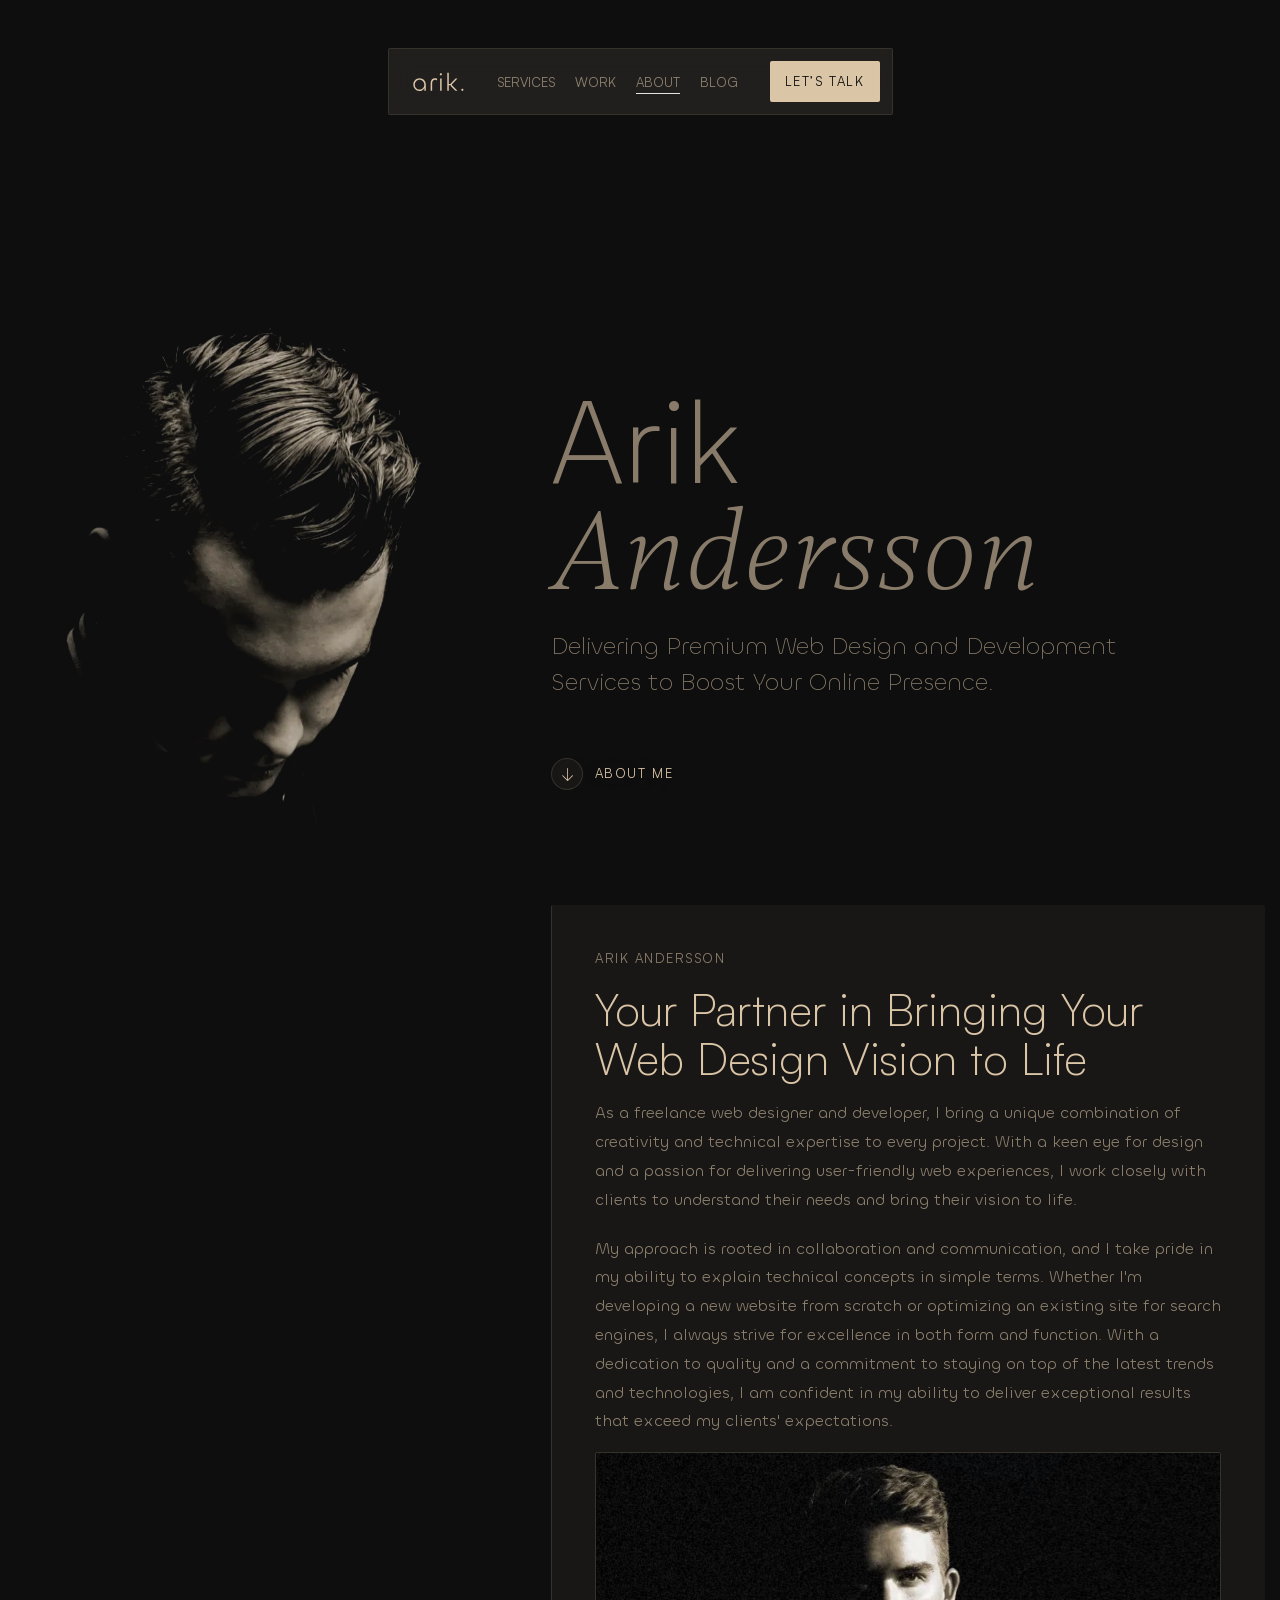
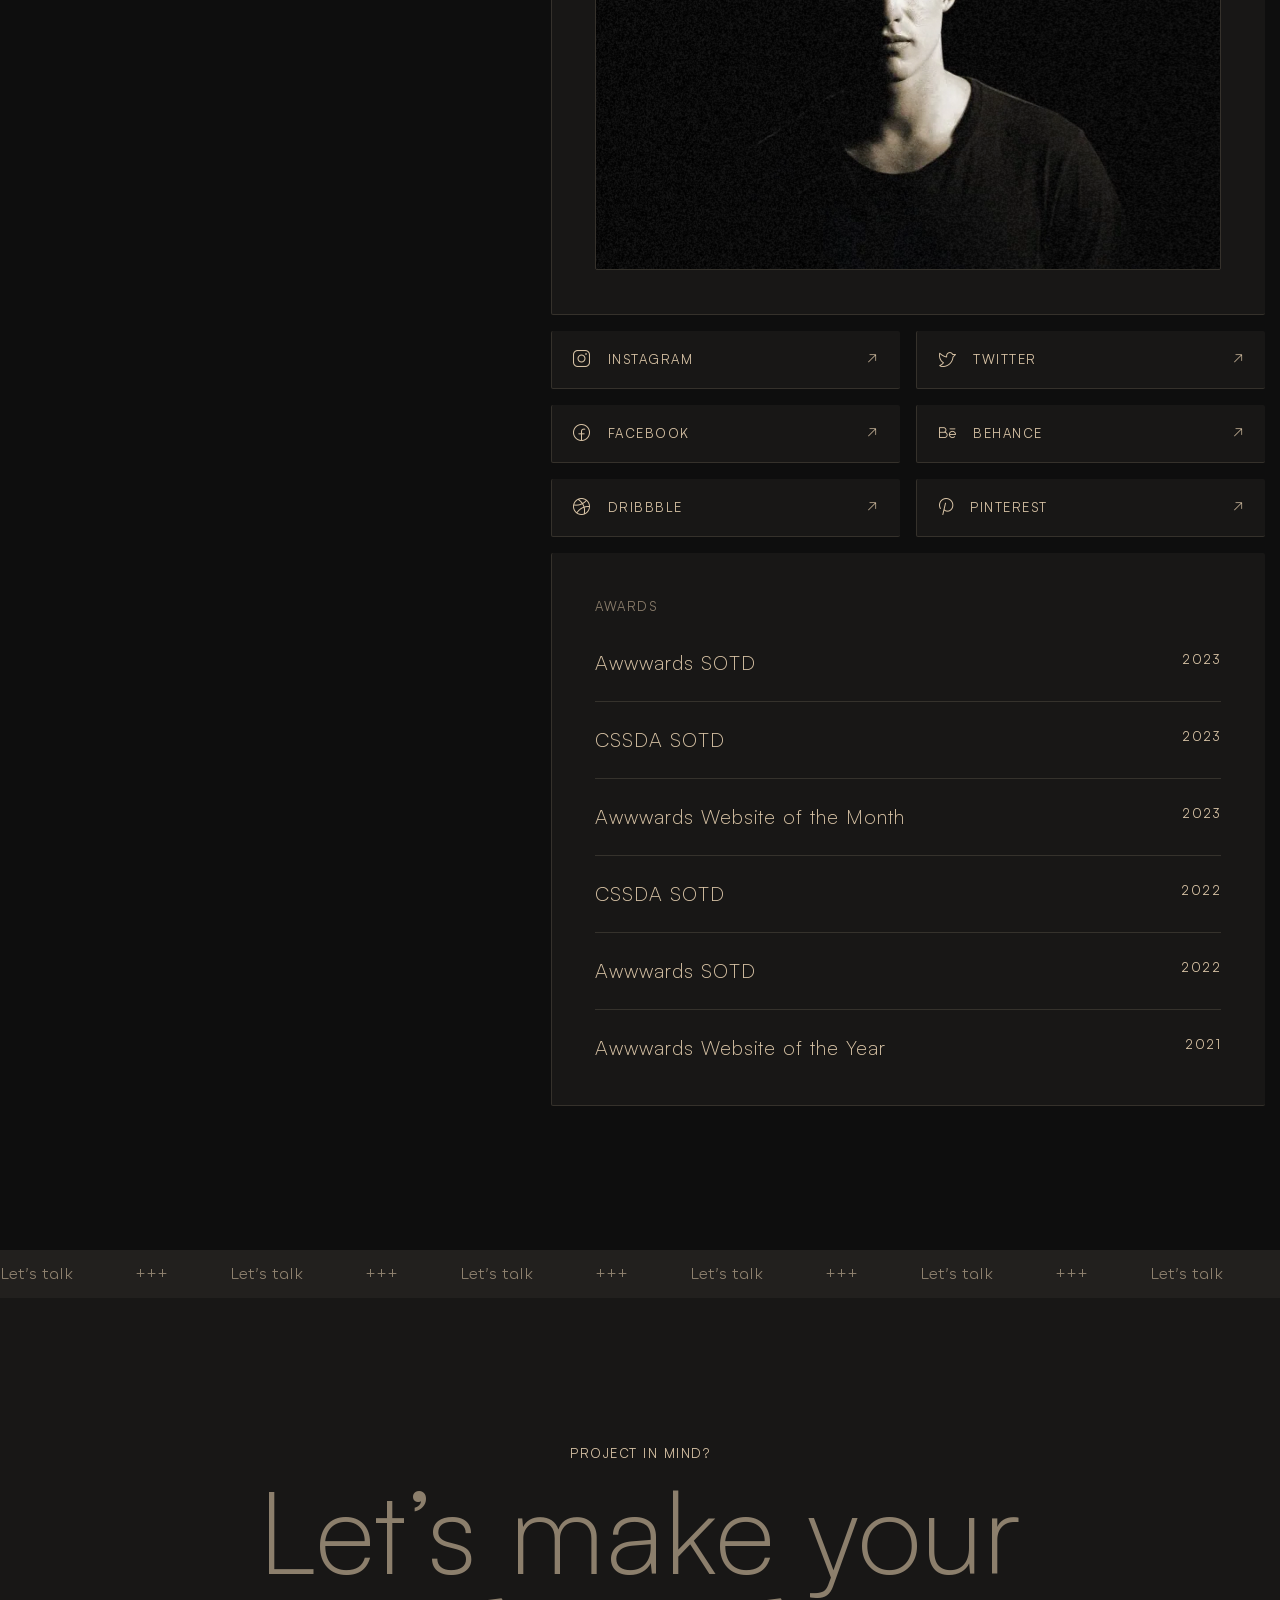
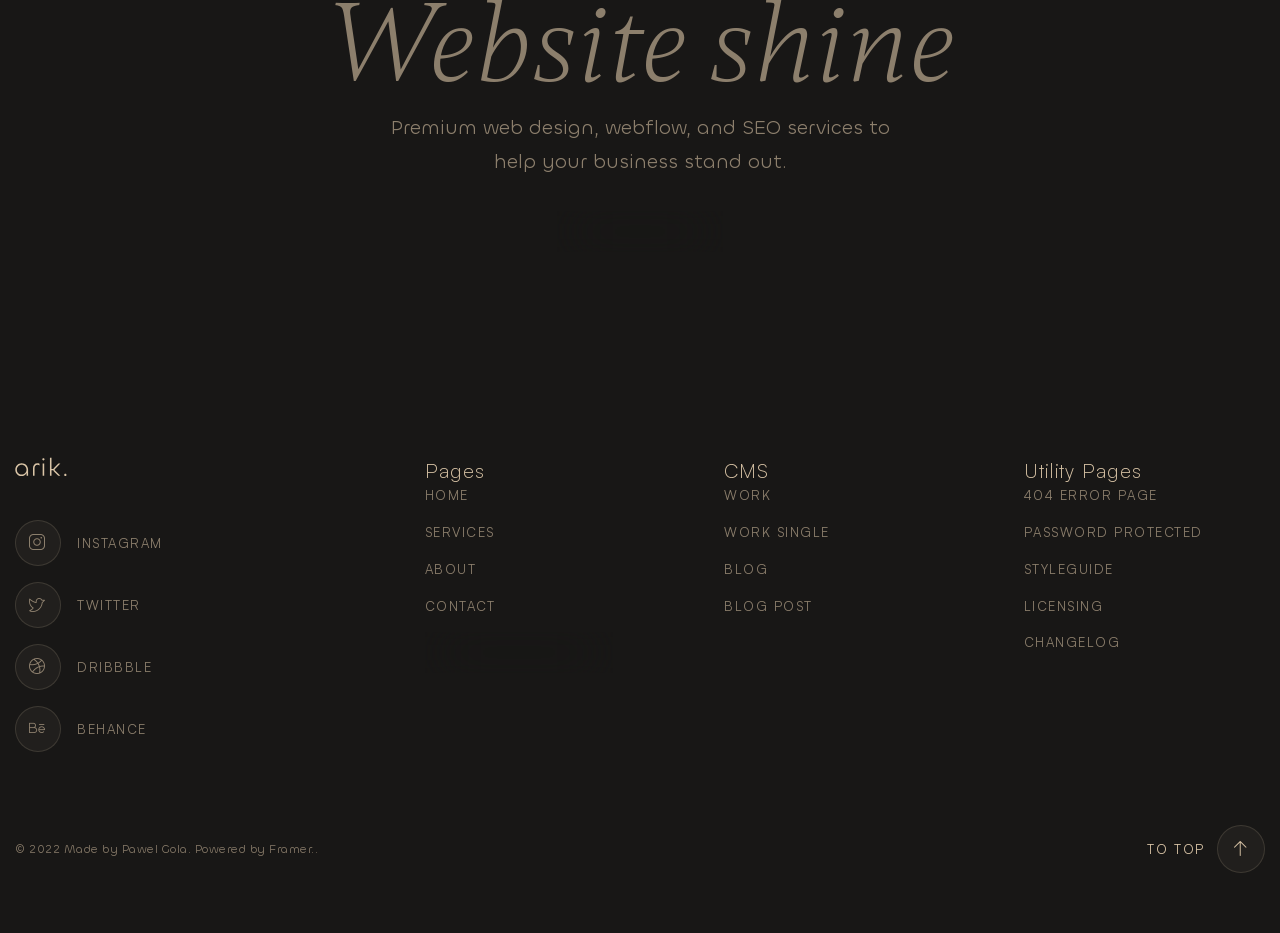
==== about.html @ 06b52d42 "Updates" ====
<!doctype html>
<html lang="en">
	<head>
		<meta charset="UTF-8">
		<meta name="viewport" content="width=device-width, initial-scale=1.0">
		<link rel="preload" href="./assets/fonts/Satoshi-Regular.woff2" as="font" type="font/woff2" crossorigin="anonymous">
		<link rel="preload" href="./assets/fonts/Satoshi-Light.woff2" as="font" type="font/woff2" crossorigin="anonymous">
		<link rel="preload" href="./assets/fonts/Gambetta-LightItalic.woff2" as="font" type="font/woff2" crossorigin="anonymous">
		<link rel="preload" href="./assets/fonts/Chillax-Regular.woff2" as="font" type="font/woff2" crossorigin="anonymous">
		<link rel="preload" href="./assets/fonts/Chillax-Light.woff2" as="font" type="font/woff2" crossorigin="anonymous">
		<link rel="shortcut icon" href="./assets/img/favicon.ico">
		<title>About</title>
		<script type="module" crossorigin="" src="./js/about.min.js?v=1792783221151"></script>
		<link rel="modulepreload" crossorigin="" href="./js/common.min.js?v=1792783221151">
		<link rel="modulepreload" crossorigin="" href="./js/main.min.js?v=1792783221151">
		<link rel="modulepreload" crossorigin="" href="./js/blockhead.min.js?v=1792783221151">
		<link rel="stylesheet" crossorigin="" href="./css/main.min.css?v=1792783221151">
		<link rel="stylesheet" crossorigin="" href="./css/blockhead.min.css?v=1792783221151">
		<link rel="stylesheet" crossorigin="" href="./css/about.min.css?v=1792783221151">
		<link rel="stylesheet" crossorigin="" href="./css/cardstyle.min.css?v=1792783221151">
		<link rel="stylesheet" crossorigin="" href="./css/socialblock.min.css?v=1792783221151">
	</head>
	<body>
		<div class="wrapper">
			<header data-fls-header="" data-fls-header-scroll="" data-fls-header-scroll-show="1000" class="header">
				<div class="header__container">
					<div class="header__body">
						<a href="@index.html" class="header__link-logo">
							<img src="./assets/img/logo.svg" alt="logo" class="header__img-logo">
						</a>
						<div class="header__menu menu">
							<nav class="menu__body">
								<ul class="menu__list">
									<li class="menu__item">
										<a href="services.html" class="menu__link">Services</a>
									</li>
									<li class="menu__item">
										<a href="work.html" class="menu__link">Work</a>
									</li>
									<li class="menu__item">
										<a href="about.html" class="menu__link menu__link--active">About</a>
									</li>
									<li class="menu__item">
										<a href="blog.html" class="menu__link">Blog</a>
									</li>
								</ul>
							</nav>
						</div>
						<!--
<fetch url="@components/layout/menu/menu.json">
<each loop='item in response'>
</each>
</fetch>
-->
						<a data-fls-button="" href="#" class="button button--light">Let’s talk</a>
						<button type="button" data-fls-menu="" class="icon-menu">
							<span></span>
						</button>
					</div>
				</div>
			</header>
			<main class="page page--about">
				<article class="about">
					<div class="about__container">
						<figure data-fls-dynamic=".about__body, 650, 1" class="about__picture">
							<picture>
								<source media="(max-width: 600px)" srcset="./assets/img/arik-600.webp" type="image/webp">
								<img data-fls-watcher="" data-fls-watcher-once="" alt="Arik" class="about__image" src="./assets/img/arik.webp">
							</picture>
						</figure>
						<div class="about__body">
							<div data-fls-watcher="" data-fls-watcher-once="" data-fls-blockhead="" class="about__blockhead blockhead blockhead--gap-16 blockhead--left">
								<h1 class="blockhead__title">
									Arik
									<span>Andersson</span>
								</h1>
								<div class="blockhead__text blockhead__text--size-24">
									<p>
										Delivering Premium Web Design and Development Services to Boost Your Online Presence.
									</p>
								</div>
							</div>
							<a data-fls-watcher="" data-fls-watcher-once="" data-fls-scrollto=".about__arik" data-fls-scrollto-top="100" data-fls-button="" href="#" class="about__button button button--text button--icon-arrow button--arrow-d">About Me</a>
							<section data-fls-watcher="" data-fls-watcher-once="" data-fls-cardstyle="" class="about__arik arik-about">
								<div class="arik-about__subtitle">Arik Andersson</div>
								<h2 class="arik-about__title">Your Partner in Bringing Your Web Design Vision to Life</h2>
								<div class="arik-about__text">
									<p>
										As a freelance web designer and developer, I bring a unique combination of creativity and
                            technical expertise to every project. With a keen eye for design and a passion for
                            delivering user-friendly web experiences, I work closely with clients to understand their
                            needs and bring their vision to life.
									</p>
									<p>
										My approach is rooted in collaboration and communication, and I take pride in my ability to
                            explain technical concepts in simple terms. Whether I'm developing a new website from
                            scratch or optimizing an existing site for search engines, I always strive for excellence in
                            both form and function. With a dedication to quality and a commitment to staying on top of
                            the latest trends and technologies, I am confident in my ability to deliver exceptional
                            results that exceed my clients' expectations.
									</p>
								</div>
								<figure class="arik-about__picture">
									<picture>
										<source media="(max-width: 600px)" srcset="./assets/img/about/1-600.webp" type="image/webp">
										<img alt="Arik" class="arik-about__image" src="./assets/img/about/1.webp">
									</picture>
								</figure>
							</section>
							<section data-fls-socialblock="" class="social-block">
								<ul class="social-block__list">
									<li data-fls-watcher="" data-fls-watcher-once="" class="social-block__item">
										<a target="_blank" href="#" class="social-block__link social-block__link--icon-instagram">Instagram</a>
									</li>
									<li data-fls-watcher="" data-fls-watcher-once="" class="social-block__item">
										<a target="_blank" href="#" class="social-block__link social-block__link--icon-twitter">Twitter</a>
									</li>
									<li data-fls-watcher="" data-fls-watcher-once="" class="social-block__item">
										<a target="_blank" href="#" class="social-block__link social-block__link--icon-facebook">Facebook</a>
									</li>
									<li data-fls-watcher="" data-fls-watcher-once="" class="social-block__item">
										<a target="_blank" href="#" class="social-block__link social-block__link--icon-behance">Behance</a>
									</li>
									<li data-fls-watcher="" data-fls-watcher-once="" class="social-block__item">
										<a target="_blank" href="#" class="social-block__link social-block__link--icon-dribbble">Dribbble</a>
									</li>
									<li data-fls-watcher="" data-fls-watcher-once="" class="social-block__item">
										<a target="_blank" href="#" class="social-block__link social-block__link--icon-pinterest">Pinterest</a>
									</li>
								</ul>
							</section>
							<section data-fls-watcher="" data-fls-watcher-once="" data-fls-cardstyle="" class="about-awards awards-about">
								<h3 class="awards-about__title">Awards</h3>
								<table class="awards-about__table">
									<tr class="awards-about__line">
										<td class="awards-about__item">Awwwards SOTD</td>
										<td class="awards-about__value">2023</td>
									</tr>
									<tr class="awards-about__line">
										<td class="awards-about__item">CSSDA SOTD</td>
										<td class="awards-about__value">2023</td>
									</tr>
									<tr class="awards-about__line">
										<td class="awards-about__item">Awwwards Website of the Month</td>
										<td class="awards-about__value">2023</td>
									</tr>
									<tr class="awards-about__line">
										<td class="awards-about__item">CSSDA SOTD</td>
										<td class="awards-about__value">2022</td>
									</tr>
									<tr class="awards-about__line">
										<td class="awards-about__item">Awwwards SOTD</td>
										<td class="awards-about__value">2022</td>
									</tr>
									<tr class="awards-about__line">
										<td class="awards-about__item">Awwwards Website of the Year</td>
										<td class="awards-about__value">2021</td>
									</tr>
								</table>
							</section>
						</div>
					</div>
				</article>
			</main>
			<aside data-fls-letstalk="" class="letstalk">
				<div data-fls-marquee="" data-fls-marquee-speed="100" class="letstalk__row row-letstalk">
					<div class="row-letstalk__item">Let’s talk</div>
					<div class="row-letstalk__item">+++</div>
				</div>
				<div class="letstalk__container">
					<div data-fls-watcher="" data-fls-watcher-once="" data-fls-blockhead="" class="letstalk__blockhead blockhead">
						<span class="blockhead__label">Project in mind?</span>
						<h2 class="blockhead__title">
							Let’s make your
							<span>Website shine</span>
						</h2>
						<div class="blockhead__text blockhead__text--width-500">
							<p>Premium web design, webflow, and SEO services to help your business stand out.</p>
						</div>
						<a data-fls-button="" href="#" class="letstalk__button button button--light button--icon button--icon-arrow button--arrow-ru">Get in
				touch</a>
					</div>
				</div>
			</aside>
			<footer data-fls-footer="" class="footer">
				<div class="footer__container">
					<div class="footer__body">
						<div class="footer__column">
							<a data-fls-scrollto=".page__hero" href="#" class="footer__logo">
								<img src="./assets/img/logo.svg" alt="logo-image">
							</a>
							<ul data-fls-social="" class="footer__social social social--column">
								<li class="social__item">
									<a href="#" target="_blank" class="social__link social__link--text social__link--icon-instagram">instagram</a>
								</li>
								<li class="social__item">
									<a href="#" target="_blank" class="social__link social__link--text social__link--icon-twitter">twitter</a>
								</li>
								<li class="social__item">
									<a href="#" target="_blank" class="social__link social__link--text social__link--icon-dribbble">dribbble</a>
								</li>
								<li class="social__item">
									<a href="#" target="_blank" class="social__link social__link--text social__link--icon-behance">behance</a>
								</li>
							</ul>
						</div>
						<div data-fls-spollers="500" class="footer__menus menus-footer">
							<details class="menus-footer__details">
								<summary>
									<h5 class="menus-footer__title">Pages</h5>
								</summary>
								<ul class="menus-footer__list">
									<li class="menus-footer__item">
										<a href="#" target="_blank" class="menus-footer__link">Home</a>
									</li>
									<li class="menus-footer__item">
										<a href="#" target="_blank" class="menus-footer__link">Services</a>
									</li>
									<li class="menus-footer__item">
										<a href="#" target="_blank" class="menus-footer__link">About</a>
									</li>
									<li class="menus-footer__item">
										<a href="#" target="_blank" class="menus-footer__link">Contact</a>
									</li>
									<li class="menus-footer__item">
										<a data-fls-button="" href="#" class="menus-footer__button button button--light button--icon button--icon-arrow button--arrow-ru">More
								Templates</a>
									</li>
								</ul>
							</details>
						</div>
						<div data-fls-spollers="500" class="footer__menus menus-footer">
							<details class="menus-footer__details">
								<summary>
									<h5 class="menus-footer__title">CMS</h5>
								</summary>
								<ul class="menus-footer__list">
									<li class="menus-footer__item">
										<a href="#" target="_blank" class="menus-footer__link">Work</a>
									</li>
									<li class="menus-footer__item">
										<a href="#" target="_blank" class="menus-footer__link">Work
								Single</a>
									</li>
									<li class="menus-footer__item">
										<a href="#" target="_blank" class="menus-footer__link">Blog</a>
									</li>
									<li class="menus-footer__item">
										<a href="#" target="_blank" class="menus-footer__link">Blog
								Post</a>
									</li>
								</ul>
							</details>
						</div>
						<div data-fls-spollers="500" class="footer__menus menus-footer">
							<details class="menus-footer__details">
								<summary>
									<h5 class="menus-footer__title">Utility Pages</h5>
								</summary>
								<ul class="menus-footer__list">
									<li class="menus-footer__item">
										<a href="#" target="_blank" class="menus-footer__link">404 Error
								Page</a>
									</li>
									<li class="menus-footer__item">
										<a href="#" target="_blank" class="menus-footer__link">Password
								Protected</a>
									</li>
									<li class="menus-footer__item">
										<a href="#" target="_blank" class="menus-footer__link">Styleguide</a>
									</li>
									<li class="menus-footer__item">
										<a href="#" target="_blank" class="menus-footer__link">Licensing</a>
									</li>
									<li class="menus-footer__item">
										<a href="#" target="_blank" class="menus-footer__link">Changelog</a>
									</li>
								</ul>
							</details>
						</div>
					</div>
					<div class="footer__bottom">
						<a href="#" class="footer__copy">© 2022 Made by Pawel Gola. Powered by Framer..</a>
						<a data-fls-scrollto="main" data-fls-button="" href="#" class="footer__button button button--text button--text-big button--text-big-reverse button--icon-arrow button--arrow-u">To
				Top</a>
					</div>
				</div>
			</footer>
		</div>
	</body>
</html>
---- css/main.min.css ----
*{padding:0;margin:0;border:0}*,:after,:before{box-sizing:border-box}:after,:before,a,label{display:inline-block}body,html{height:100%}body{line-height:1;scrollbar-gutter:stable;-ms-text-size-adjust:100%;-moz-text-size-adjust:100%;-webkit-text-size-adjust:100%;-webkit-font-smoothing:antialiased;-moz-osx-font-smoothing:grayscale}button,input,textarea{font-family:inherit;font-size:inherit;line-height:inherit;color:inherit;background-color:transparent}input,textarea{width:100%}button,option,select{cursor:pointer}a{color:inherit;text-decoration:none}ul li{list-style:none}img{max-width:100%;height:auto;vertical-align:middle}h1,h2,h3,h4,h5,h6{font-weight:inherit;font-size:inherit}address{font-style:normal}@font-face{font-family:Satoshi;font-display:swap;src:url(../assets/fonts/Satoshi-Regular.woff2) format("woff2");font-weight:400;font-style:normal}@font-face{font-family:Satoshi;font-display:swap;src:url(../assets/fonts/Satoshi-Light.woff2) format("woff2");font-weight:300;font-style:normal}@font-face{font-family:Gambetta;font-display:swap;src:url(../assets/fonts/Gambetta-LightItalic.woff2) format("woff2");font-weight:400;font-style:normal}@font-face{font-family:Chillax;font-display:swap;src:url(../assets/fonts/Chillax-Regular.woff2) format("woff2");font-weight:400;font-style:normal}@font-face{font-family:Chillax;font-display:swap;src:url(../assets/fonts/Chillax-Light.woff2) format("woff2");font-weight:300;font-style:normal}@font-face{font-family:iconfont;font-display:swap;src:url(../assets/fonts/iconfont.woff2?d33eaf27c024d58333500cc7c65ae990) format("woff2")}[class*="--icon-"]:before{font-family:iconfont}[class*="--icon-arrow"]:before{content:"\f101"}[class*="--icon-behance"]:before{content:"\f102"}[class*="--icon-chain"]:before{content:"\f103"}[class*="--icon-checkmark"]:before{content:"\f104"}[class*="--icon-dribbble"]:before{content:"\f105"}[class*="--icon-facebook"]:before{content:"\f106"}[class*="--icon-info"]:before{content:"\f107"}[class*="--icon-instagram"]:before{content:"\f108"}[class*="--icon-letter"]:before{content:"\f109"}[class*="--icon-phone"]:before{content:"\f10a"}[class*="--icon-pinterest"]:before{content:"\f10b"}[class*="--icon-plus"]:before{content:"\f10c"}[class*="--icon-tictok"]:before{content:"\f10d"}[class*="--icon-twitch"]:before{content:"\f10e"}[class*="--icon-twitter"]:before{content:"\f10f"}[class*="--icon-whatsapp"]:before{content:"\f110"}[class*="--icon-youtube"]:before{content:"\f111"}:root{--fontDefault:"Chillax", sans-serif;--fontSecondary:"Satoshi", sans-serif;--fontDesigned:"Gambetta", serif;--textDefault:rgba(218,197,167,.6);--textLight:#dac5a7;--textInverse:#0e0e0e;--textHoverColor:#e9e0e0;--borderDefault:rgba(218,197,167,.15);--borderGrey:hsla(0,0%,100%,.15);--backgroundMuted:rgba(218,197,167,.05);--backgroundPrimary:#dac5a7;--bgColor:#0e0e0e;--bgColorOpacity:rgba(14,14,14,0);--bgGrey:hsla(0,0%,100%,.05)}body{min-width:20rem;color:var(--textDefault);font-family:var(--fontDefault);font-size:1rem;background-color:var(--bgColor)}[data-fls-scrolllock] body{overflow:hidden;touch-action:none;overscroll-behavior:none}.wrapper{min-height:100%;display:flex;flex-direction:column;overflow:clip}.wrapper>main{flex:1 1 auto}.wrapper>*{min-width:0}[class*=__container]{max-width:89.375rem;margin:0 auto;padding-left:.9375rem;padding-right:.9375rem}[class*="--arrow-r"]:before{transform:rotate(90deg)}[class*="--arrow-d"]:before{transform:rotate(180deg)}[class*="--arrow-l"]:before{transform:rotate(270deg)}[class*="--arrow-ru"]:before{transform:rotate(45deg)}[class*="--arrow-rd"]:before{transform:rotate(135deg)}[class*="--arrow-ld"]:before{transform:rotate(225deg)}[class*="--arrow-lu"]:before{transform:rotate(315deg)}[data-fls-spollers] summary{list-style:none}[data-fls-spollers] summary::-webkit-details-marker,[data-fls-spollers] summary::marker{display:none}.spollers{display:grid;gap:1rem}.spollers__item{opacity:0;translate:50% 0;border-bottom:.0625rem solid var(--borderDefault);border-left:.0625rem solid var(--borderDefault);border-radius:.125rem;background-color:var(--backgroundMuted)}.spollers__title{color:var(--textLight);font-family:var(--fontSecondary);font-size:1.25rem;font-weight:300;line-height:1.4;letter-spacing:.0625rem;width:100%;display:flex;justify-content:space-between;align-items:flex-start;gap:.9375rem;cursor:default;list-style:none}.spollers__title:after{transition:rotate .3s}.spollers__title::-webkit-details-marker,.spollers__title::marker{display:none}.--spoller-init .spollers__title{cursor:pointer}.--spoller-init .spollers__title:after{content:"\f10c";font-family:iconfont;font-size:.875rem;min-width:1.875rem;aspect-ratio:1;border-radius:50%;border:.0625rem solid var(--borderDefault);backdrop-filter:blur(1.875rem);background-color:var(--bgGrey);display:flex;align-items:center;justify-content:center}.--spoller-init .spollers__title.--spoller-active:after{rotate:45deg}.spollers__body{line-height:1.8;padding-top:1.0625rem}.menu__list{display:inline-flex;flex-wrap:wrap;align-items:center;gap:.3125rem 1.25rem}.menu__link{position:relative;transition:color .3s;text-transform:uppercase;font-size:.8125rem;font-family:var(--fontSecondary)}.menu__link:before{content:"";position:absolute;width:0;height:.0625rem;bottom:-.3125rem;left:50%;background-color:var(--textHoverColor);transition:width .3s,left .3s}.menu__link--active:before{width:100%;left:0}.icon-menu{display:none}.header{position:sticky;top:0;left:0;right:0;z-index:50;pointer-events:none}.header__container{text-align:center;padding-top:3rem;pointer-events:auto}.header__body{display:inline-flex;align-items:center;justify-content:center;gap:2rem;padding:.75rem .75rem .75rem 1.5rem;box-sizing:border-box;border:.0625rem solid var(--borderDefault);border-radius:.125rem;position:relative}.footer,.header__body,.header__body:before{background-color:var(--backgroundMuted)}.header__body:before{content:"";top:0;left:0;backdrop-filter:blur(.625rem);width:100%;height:100%;position:absolute}.header__link-logo,.header__logo{z-index:5}.header__img-logo{max-width:3.25rem;width:100%;height:100%;object-fit:contain}[data-fls-header-scroll].--header-scroll{position:sticky;top:0;right:0;left:0;z-index:50}[data-fls-header-scroll-show].--header-scroll{transition:translate .5s;translate:0 -100%}[data-fls-header-scroll-show].--header-show{translate:0 -1.5rem}.footer__container{max-width:101.875rem}.footer__body{display:flex}.footer__column{display:flex;flex-direction:column;gap:2.6875rem;flex-basis:28.75%}.footer__menus{flex-basis:19.75%}.footer__bottom{display:flex;flex-wrap:wrap;justify-content:space-between;align-items:center;gap:.9375rem}.footer__copy{display:inline-block;font-size:.75rem;line-height:1.8;letter-spacing:.03125rem;padding-block:.75rem;transition:color .3s}.menus-footer__details{display:flex;flex-direction:column;gap:2rem}.menus-footer__title{color:var(--textLight);font-family:var(--fontSecondary);font-size:1.25rem;font-weight:300;line-height:1.4;letter-spacing:.0625rem;transition:margin-bottom .4s}.--spoller-init .menus-footer__title{display:flex;gap:.625rem;align-items:center}.--spoller-init .menus-footer__title:after{content:"\f101";font-size:.8125rem;font-family:iconfont;rotate:180deg;transition:rotate .3s}.--spoller-active .menus-footer__title:after{rotate:0deg}.--spoller-active .menus-footer__title.menus-footer__title{margin-bottom:.625rem}.menus-footer__list{display:flex;flex-direction:column;gap:1rem}.menus-footer__link{font-family:var(--fontSecondary);font-size:.8125rem;line-height:1.6;letter-spacing:.09375rem;text-transform:uppercase;transition:color .3s;position:relative}.menus-footer__link:before{content:"";position:absolute;width:0;height:.0625rem;bottom:-.3125rem;left:50%;background-color:var(--textHoverColor);transition:width .3s,left .3s}.button{font-family:var(--fontSecondary);display:inline-flex;padding:.625rem .875rem;font-size:.8125rem;line-height:1.49;letter-spacing:.1rem;text-transform:uppercase;border:.0625rem solid var(--borderDefault);border-radius:.125rem;backdrop-filter:blur(1.875rem);color:var(--textLight);background-color:var(--backgroundMuted);position:relative;z-index:5;transition:background-color .3s,color .3s}.button--light{background-color:var(--backgroundPrimary);color:var(--textInverse)}.button--icon{flex-direction:row-reverse;align-items:center;justify-content:center;gap:.8125rem}.button--text{background-color:transparent;border:none;gap:.75rem;align-items:center;padding:0}.button--text:before{width:2rem;aspect-ratio:1;border-radius:50%;display:flex;align-items:center;justify-content:center;border:.0625rem solid var(--borderDefault);background-color:var(--backgroundMuted);transition:background-color .3s,color .3s}.button--text-big{flex-shrink:0;backdrop-filter:none}.button--text-big:before{font-size:.9375rem;width:3rem;height:3rem}.button--text-big-reverse{flex-direction:row-reverse}.button--fw{width:100%}.social{display:flex;gap:.625rem}.social--column{flex-direction:column;gap:1rem}.social__item{display:flex}.social__item--anim{scale:0;transition:scale .3s}.social__link{display:flex;align-items:center;gap:1rem;transition:color .3s}.social__link:before{width:2.875rem;aspect-ratio:1;border-radius:50%;display:flex;align-items:center;justify-content:center;border:.0625rem solid var(--borderDefault);background-color:var(--backgroundMuted);font-size:1.25rem;transition:color .3s,background-color .3s}.social__link--icon-behance:before{padding-bottom:.4375rem}.social__link--text{font-size:.8125rem;text-transform:uppercase;font-family:var(--fontSecondary);line-height:1.6;letter-spacing:.09375rem}.social__link--text:before{font-size:1rem}.social__item--anim.--watcher-view:first-child{animation-delay:0s}.social__item--anim.--watcher-view:nth-child(2){animation-delay:.1s}.social__item--anim.--watcher-view:nth-child(3){animation-delay:.2s}.social__item--anim.--watcher-view:nth-child(4){animation-delay:.3s}.social__item--anim.--watcher-view{animation:show-icons 1s ease forwards}@keyframes show-icons{0%{scale:0}to{scale:1}}@media(max-width:75em){.footer__column{flex-basis:26.33%}}@media(max-width:61.99875em){.footer__body{flex-wrap:wrap}.footer__column{flex-basis:100%;align-items:flex-start}.footer__menus{flex:1 1 12.5rem}.social{justify-content:center}.social--column{flex-direction:row;gap:0}.social__link--text{font-size:0}}@media(max-width:47.99875em) and (any-hover:none){.icon-menu{cursor:default}}@media(max-width:47.99875em){.menu__body{background-color:var(--textInverse);height:100svh;overflow:auto;padding:8.125rem .9375rem 1.875rem;z-index:2}.menu__body,.menu__body:before{position:fixed;width:100%;right:-100%;top:0;transition:right .3s}.menu__body:before{content:"";height:4.375rem}[data-fls-menu-open] .menu__body,[data-fls-menu-open] .menu__body:before{right:0}.menu__list{display:flex;flex-direction:column;align-items:flex-end;font-size:1.875rem;gap:1.25rem;position:relative;z-index:2}.menu__link{font-size:1.5rem}.icon-menu{display:block;position:relative;width:1.875rem;height:1.125rem;z-index:5}.icon-menu span,.icon-menu:after,.icon-menu:before{content:"";transition:all .3s;right:0;position:absolute;width:100%;height:.125rem;background-color:var(--backgroundPrimary)}.icon-menu:before{top:0}.icon-menu:after{bottom:0}.icon-menu span{top:calc(50% - .0625rem)}[data-fls-menu-open] .icon-menu span{width:0}[data-fls-menu-open] .icon-menu:before{top:calc(50% - .0625rem);transform:rotate(-45deg)}[data-fls-menu-open] .icon-menu:after{bottom:calc(50% - .0625rem);transform:rotate(45deg)}.header__container{padding-top:1.5rem}.header__body{display:flex;padding:.75rem;gap:1.5rem}.header__body:before{z-index:4}.header__link-logo,.header__logo{flex-grow:1;text-align:left;position:relative}[data-fls-header-scroll-show].--header-show{translate:0 0}}@media(max-width:31.25em){.footer__body{flex-direction:column}.footer__menus{flex-basis:auto}.menus-footer__details{gap:0}}@media(max-width:29.99875em){.header__container{padding:.9375rem}[data-fls-header-scroll-show].--header-show{translate:0 0}}@media(width<=20em){.spollers__item{padding:.9375rem}.footer__container{padding-block:1.875rem}.footer__body{margin-bottom:1.875rem;gap:1.25rem}}@media(width>20em) and (width<=89.375em){.spollers__item{padding:calc(clamp(.9375rem,.63119rem + 1.53153vw,2rem))}.footer__container{padding-block:calc(clamp(1.875rem,1.26239rem + 3.06306vw,4rem))}.footer__body{margin-bottom:calc(clamp(1.875rem,.9741rem + 4.5045vw,5rem));gap:calc(clamp(1.25rem,.45721rem + 3.96396vw,4rem))}}@media(min-width:47.99875em){.header{display:flex;justify-content:center}}@media(min-width:89.375em){.footer__button{margin-right:2.5rem}.menus-footer__button{margin-top:1rem}}@media(width>89.375em){.spollers__item{padding:2rem}.footer__container{padding-block:4rem}.footer__body{margin-bottom:5rem;gap:4rem}}@media(any-hover:hover){.menu__link:hover{color:var(--textHoverColor)}.menu__link:hover:before{width:100%;left:0}.button:hover{background-color:var(--backgroundPrimary);color:var(--textInverse)}.button--light:hover{color:var(--textLight);background-color:var(--backgroundMuted)}.button--text:hover{background-color:transparent;border:none;color:var(--textLight)}.button--text:hover:before{color:var(--bgColor);background-color:var(--backgroundPrimary)}}@media(any-hover:hover),(pointer:fine){.footer__copy:hover,.menus-footer__link:hover,html:not([data-fls-touch]) .social__link:hover{color:var(--textHoverColor)}.menus-footer__link:hover:before{width:100%;left:0}html:not([data-fls-touch]) .social__link:hover:before{background-color:var(--backgroundPrimary);color:var(--textInverse)}}
---- css/blockhead.min.css ----
.blockhead,[data-fls-marquee-inner]{display:flex;align-items:center}.letstalk,.letstalk__row{background-color:var(--backgroundMuted)}.letstalk__row{padding-block:1rem}.letstalk__row [data-fls-marquee-inner]{gap:2rem}.letstalk__blockhead{opacity:0;translate:0 20%}.letstalk__button{margin-top:1.5rem}.letstalk__blockhead.--watcher-view{opacity:1;translate:0 0;transition:opacity .8s,translate .8s}.blockhead{flex-direction:column;gap:.5rem;text-align:center;max-width:62.5rem;margin-inline:auto}.blockhead--width-1200{max-width:75rem}.blockhead--width-600{max-width:37.5rem}.blockhead--gap-16{gap:1rem}.blockhead--left{text-align:left;align-items:flex-start;max-width:100%}.blockhead__label{color:var(--textLight);font-family:var(--fontSecondary);font-size:.8125rem;line-height:1.6;letter-spacing:.09375rem;text-transform:uppercase}.blockhead__title{font-family:var(--fontSecondary);font-weight:300}.blockhead__title span{display:block;font-family:var(--fontDesigned)}.blockhead__text{font-size:1.25rem;line-height:1.7;max-width:37.5rem}.blockhead__text--size-24{font-size:1.5rem;font-weight:300;line-height:1.5}.blockhead__text--size-18{font-size:1.125rem;line-height:1.6}.blockhead__text--width-500{max-width:31.25rem}@media(max-height:53.125rem) and (width<=20em){.blockhead__title--size-160{font-size:2.25rem}}@media(max-width:47.99875em){.letstalk__row{padding-block:.4375rem}.blockhead__text,.blockhead__text--size-24{font-size:1rem}}@media(width<=20em){[data-fls-marquee-inner]{gap:.625rem}.letstalk__container{padding-block:3.125rem}.blockhead__title,.blockhead__title--size-160,.blockhead__title--size-80,.blockhead__title--size-96{font-size:2.25rem}}@media(max-height:53.125rem) and (width>89.375em){.blockhead__title--size-160{font-size:5rem}}@media(max-height:53.125rem) and (width>20em) and (width<=89.375em){.blockhead__title--size-160{font-size:calc(clamp(2.25rem,1.45721rem + 3.96396vw,5rem))}}@media(width>20em) and (width<=89.375em){[data-fls-marquee-inner]{gap:calc(clamp(.625rem,-.96059rem + 7.92793vw,6.125rem))}.letstalk__container{padding-block:calc(clamp(3.125rem,1.14302rem + 9.90991vw,10rem))}.blockhead__title{font-size:calc(clamp(2.25rem,.59234rem + 8.28829vw,8rem))}.blockhead__title--size-160{font-size:calc(clamp(2.25rem,.015766rem + 11.17117vw,10rem))}.blockhead__title--size-96{font-size:calc(clamp(2.25rem,1.16892rem + 5.40541vw,6rem))}.blockhead__title--size-80{font-size:calc(clamp(2.25rem,1.45721rem + 3.96396vw,5rem))}}@media(width>89.375em){[data-fls-marquee-inner]{gap:6.125rem}.letstalk__container{padding-block:10rem}.blockhead__title{font-size:8rem}.blockhead__title--size-160{font-size:10rem}.blockhead__title--size-96{font-size:6rem}.blockhead__title--size-80{font-size:5rem}}
---- css/about.min.css ----
.about__image{translate:0 20%;opacity:0;mix-blend-mode:lighten}.about .--watcher-view.about__image{translate:0 0;opacity:1;transition:translate 1s,opacity 2s}.about__body>*{margin-bottom:1rem}.about__blockhead{translate:0 20%;opacity:0}.about .--watcher-view.about__blockhead{translate:0 0;opacity:1;transition:translate .8s,opacity .8s;transition-delay:.5s}.about__button{translate:0 100%;opacity:0}.about .--watcher-view.about__button{translate:0 0;opacity:1;transition:translate 1s,opacity 1s;transition-delay:.5s}.about :last-child{margin-bottom:0}.arik-about{translate:0 10%;opacity:0}.arik-about>:not(:last-child){margin-bottom:1rem}.arik-about__subtitle{font-family:var(--fontSecondary);font-size:.8125rem;line-height:1.6;letter-spacing:.09375rem;text-transform:uppercase}.arik-about__title{color:var(--textLight);font-family:var(--fontSecondary);font-weight:300;line-height:1.1}.arik-about__text{line-height:1.8}.arik-about__text p:not(:last-child){margin-bottom:1.25rem}.arik-about__picture{position:relative;border:.0625rem solid var(--borderDefault);border-radius:.125rem;overflow:hidden}.arik-about__picture:before{content:"";position:absolute;width:100%;height:100%;top:0;left:0;background:url(../assets/img/selectedworks/noise.webp) 0 0 repeat;z-index:2}.--watcher-view.arik-about{translate:0 0;opacity:1;transition:translate .8s,opacity .8s;transition-delay:.3s}.awards-about{translate:0 10%;opacity:0;font-family:var(--fontSecondary)}.awards-about__title{font-size:.8125rem;line-height:1.6;letter-spacing:.09375rem;text-transform:uppercase;margin-bottom:2rem}.awards-about__table{width:100%;border-collapse:collapse}.awards-about__line td{padding-block:1.5rem;border-bottom:.0625rem solid var(--borderDefault);vertical-align:top}.awards-about__line:first-child td{padding-top:0}.awards-about__line:last-child td{padding-bottom:0;border-bottom:none}.awards-about__item{color:var(--textLight);font-size:1.25rem;font-weight:300;line-height:1.4;letter-spacing:.0625rem}.awards-about__value{color:var(--textLight);font-size:.8125rem;line-height:1.6;letter-spacing:.09375rem;text-transform:uppercase;text-align:right}.--watcher-view.awards-about{translate:0 0;opacity:1;transition:translate .8s,opacity .8s;transition-delay:.5s}@media(max-width:53.125em){.awards-about__item{font-size:1rem}}@media(width<=20em){.about{padding-top:7.5rem;padding-bottom:2.5rem}.about__blockhead{margin-bottom:1.25rem;padding-top:6.25e-8rem}.about__button{margin-bottom:1.875rem}.arik-about__title{font-size:1.5rem}}@media(min-width:40.625em) and (width<=20em){.about__container{gap:.9375rem}.about__image{top:8.75rem}}@media(width>20em) and (width<=89.375em){.about{padding-top:calc(clamp(7.5rem,5.62613rem + 9.36937vw,14rem));padding-bottom:calc(clamp(2.5rem,.33784rem + 10.81081vw,10rem))}.about__blockhead{margin-bottom:calc(clamp(1.25rem,.45721rem + 3.96396vw,4rem));padding-top:calc(clamp(6.25e-8rem,-1.15315rem + 5.76577vw,4rem))}.about__button{margin-bottom:calc(clamp(1.875rem,.10923rem + 8.82883vw,8rem))}.arik-about__title{font-size:calc(clamp(1.5rem,1.06757rem + 2.16216vw,3rem))}}@media(min-width:40.625em){.about__container{display:flex}.about__picture{flex:1 1 32.5rem;position:relative}.about__image{position:sticky}.about__body{flex:1 1 50rem}}@media(min-width:40.625em) and (width>89.375em){.about__container{gap:5rem}.about__image{top:6.25e-8rem}}@media(min-width:40.625em) and (width>20em) and (width<=89.375em){.about__container{gap:calc(clamp(.9375rem,-.23367rem + 5.85586vw,5rem))}.about__image{top:calc(clamp(6.25e-8rem,11.27252rem - 12.61261vw,8.75rem))}}@media(width>89.375em){.about{padding-top:14rem;padding-bottom:10rem}.about__blockhead{margin-bottom:4rem;padding-top:4rem}.about__button{margin-bottom:8rem}.arik-about__title{font-size:3rem}}
---- css/cardstyle.min.css ----
[data-fls-cardstyle]{border-bottom:.0625rem solid var(--borderDefault);border-left:.0625rem solid var(--borderDefault);border-radius:.125rem;background-color:var(--backgroundMuted)}@media(width<=20em){[data-fls-cardstyle]{padding:.9375rem}}@media(width>20em) and (width<=89.375em){[data-fls-cardstyle]{padding:calc(clamp(.9375rem,.34291rem + 2.97297vw,3rem))}}@media(width>89.375em){[data-fls-cardstyle]{padding:3rem}}
---- css/socialblock.min.css ----
.social-block__list{display:flex;gap:1rem;flex-wrap:wrap}.social-block__item{opacity:0;translate:0 100%;flex:1 1 16rem}.social-block__link{border-bottom:.0625rem solid var(--borderDefault);border-left:.0625rem solid var(--borderDefault);border-radius:.125rem;background-color:var(--backgroundMuted);display:grid;grid-template-columns:auto 1fr auto;gap:1rem;align-items:center;color:var(--textLight);font-family:var(--fontSecondary);font-size:.8125rem;line-height:1.6;letter-spacing:.09375rem;text-transform:uppercase;transition:color .3s,background-color .3s}.social-block__link:after{content:"\f101";font-family:iconfont;rotate:45deg;font-size:.6875rem}.social-block__link:before{font-size:1.0625rem}.social-block__link--icon-behance:before{translate:0 -.1875rem}.social-block__item.--watcher-view:first-child{animation-delay:0s}.social-block__item.--watcher-view:nth-child(2){animation-delay:.1s}.social-block__item.--watcher-view:nth-child(3){animation-delay:.2s}.social-block__item.--watcher-view:nth-child(4){animation-delay:.3s}.social-block__item.--watcher-view:nth-child(5){animation-delay:.4s}.social-block__item.--watcher-view:nth-child(6){animation-delay:.5s}.social-block__item.--watcher-view{animation:show-cards .8s ease forwards}@keyframes show-cards{0%{opacity:0;translate:0 50%}to{opacity:1;translate:0 0}}@media(width<=20em){.social-block__link{padding-block:.5rem;padding-inline:.5rem}}@media(width>20em) and (width<=89.375em){.social-block__link{padding-block:calc(clamp(.5rem,.35586rem + .72072vw,1rem));padding-inline:calc(clamp(.5rem,.21171rem + 1.44144vw,1.5rem))}}@media(width>89.375em){.social-block__link{padding-block:1rem;padding-inline:1.5rem}}@media(any-hover:hover),(pointer:fine){html:not([data-fls-touch]) .social-block__link:hover{background-color:var(--backgroundPrimary);color:var(--bgColor)}}
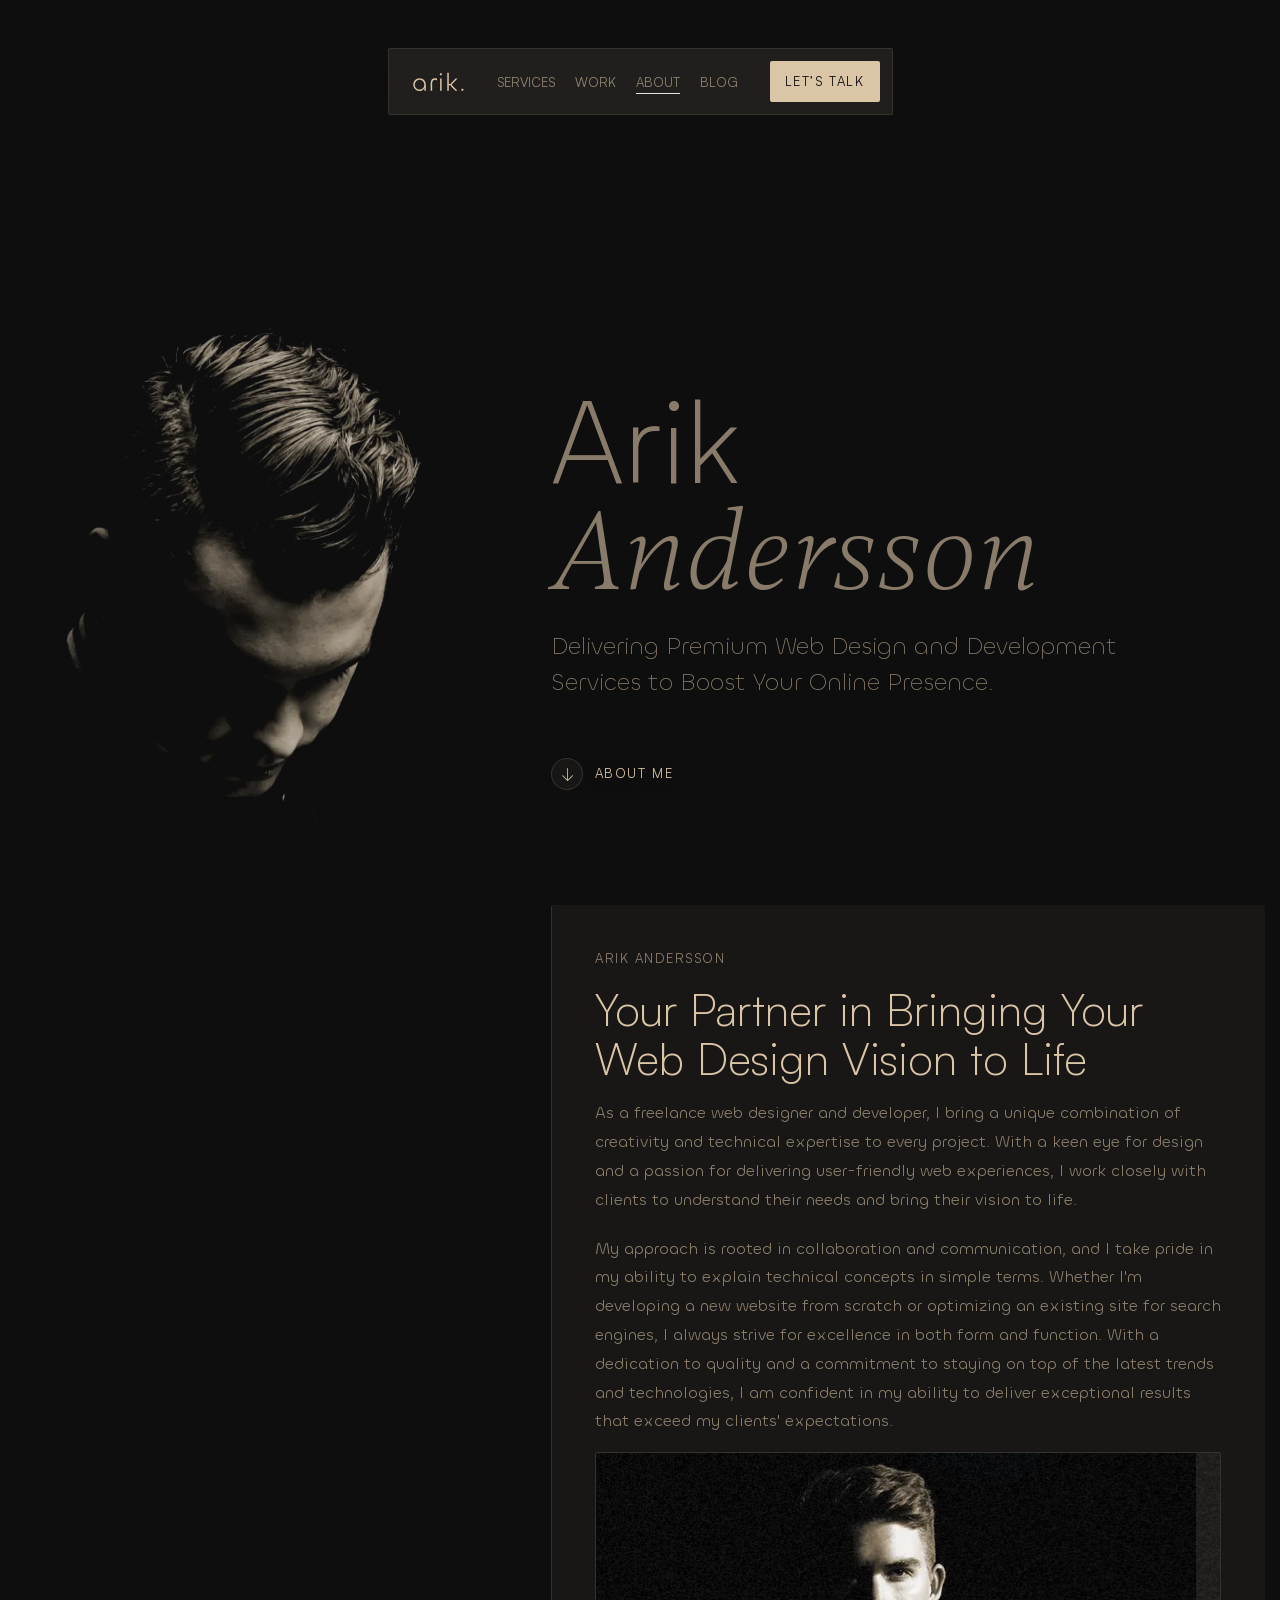
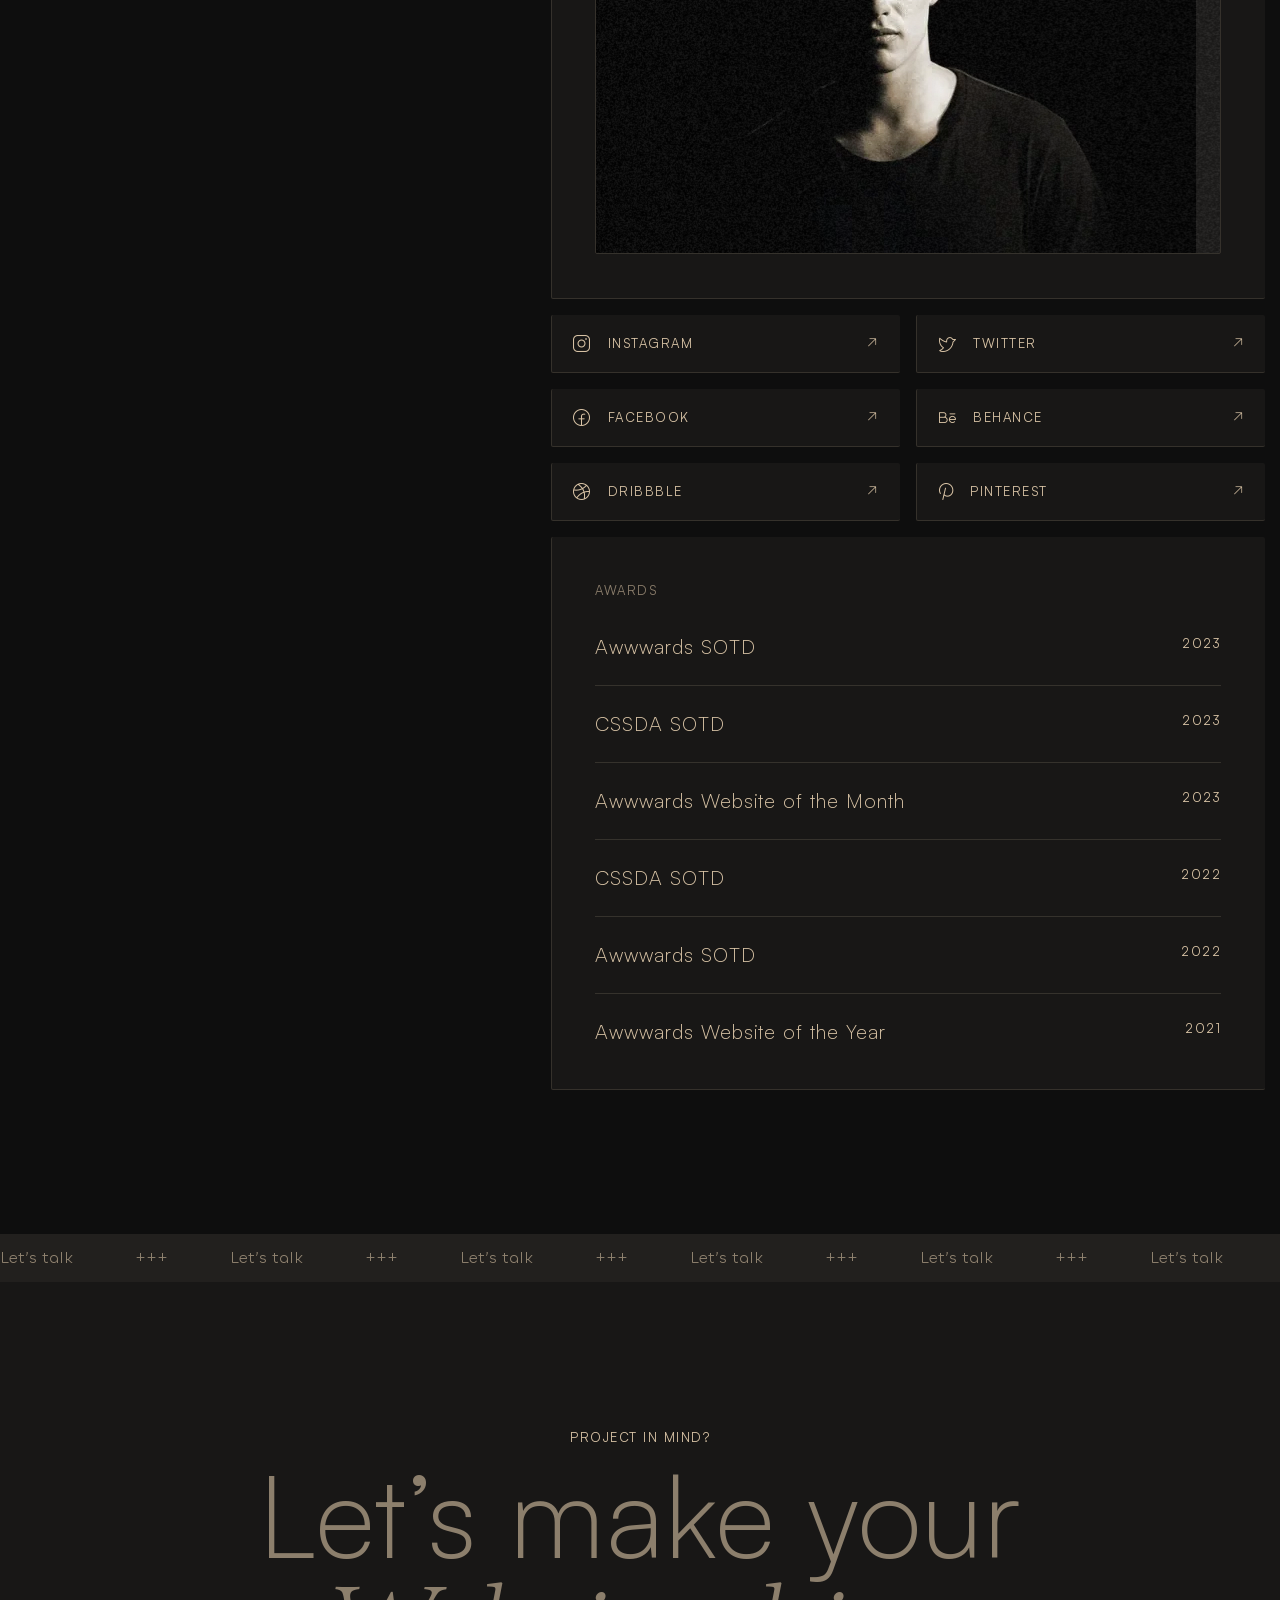
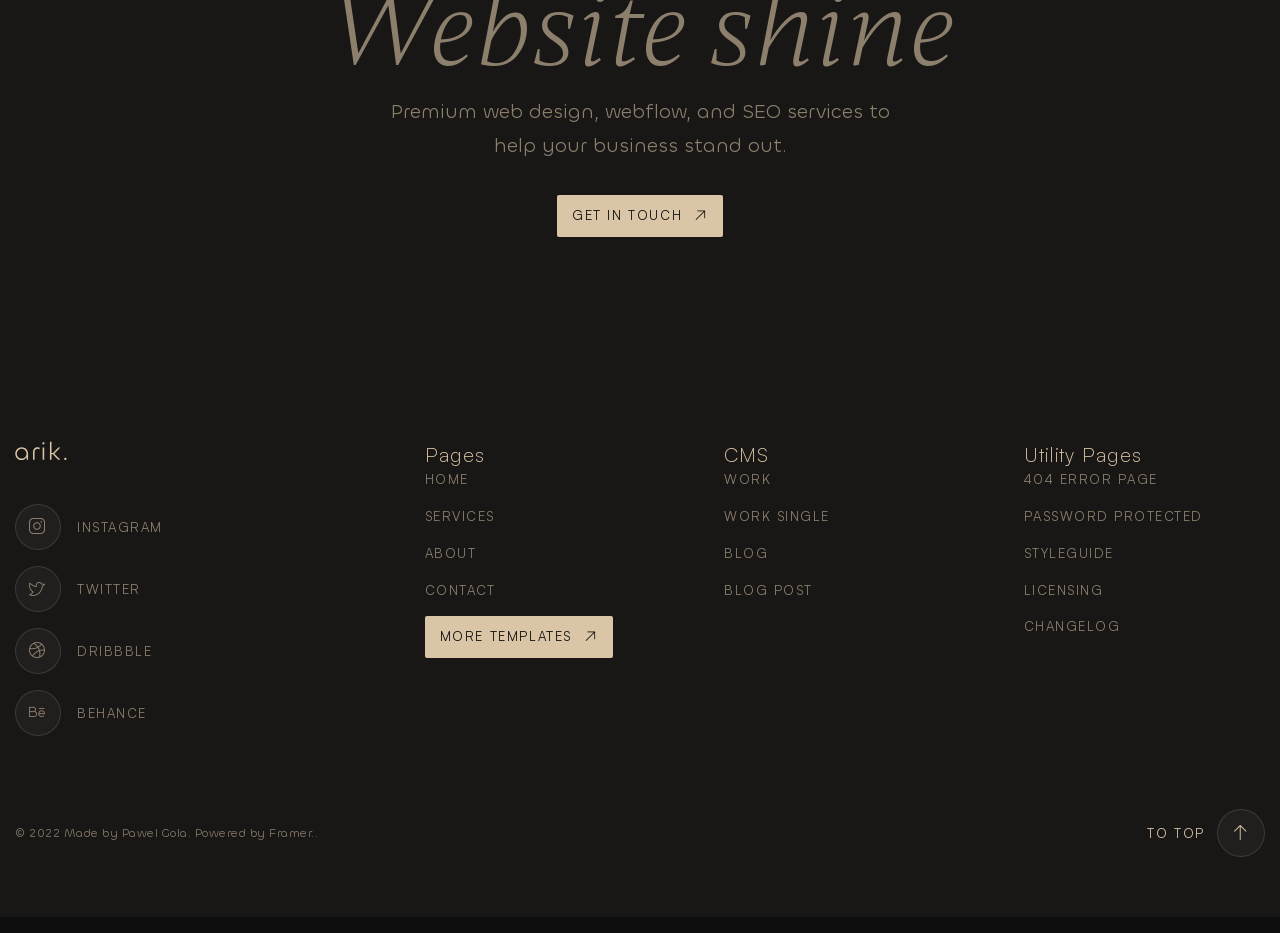
==== commit 7d2f87e7: "Updates" ====
--- a/about.html
+++ b/about.html
@@ -10,22 +10,22 @@
 		<link rel="preload" href="./assets/fonts/Chillax-Light.woff2" as="font" type="font/woff2" crossorigin="anonymous">
 		<link rel="shortcut icon" href="./assets/img/favicon.ico">
 		<title>About</title>
-		<script type="module" crossorigin="" src="./js/about.min.js?v=1792783221151"></script>
-		<link rel="modulepreload" crossorigin="" href="./js/common.min.js?v=1792783221151">
-		<link rel="modulepreload" crossorigin="" href="./js/main.min.js?v=1792783221151">
-		<link rel="modulepreload" crossorigin="" href="./js/blockhead.min.js?v=1792783221151">
-		<link rel="stylesheet" crossorigin="" href="./css/main.min.css?v=1792783221151">
-		<link rel="stylesheet" crossorigin="" href="./css/blockhead.min.css?v=1792783221151">
-		<link rel="stylesheet" crossorigin="" href="./css/about.min.css?v=1792783221151">
-		<link rel="stylesheet" crossorigin="" href="./css/cardstyle.min.css?v=1792783221151">
-		<link rel="stylesheet" crossorigin="" href="./css/socialblock.min.css?v=1792783221151">
+		<script type="module" crossorigin="" src="./js/about.min.js?v=1792827786643"></script>
+		<link rel="modulepreload" crossorigin="" href="./js/common.min.js?v=1792827786643">
+		<link rel="modulepreload" crossorigin="" href="./js/main.min.js?v=1792827786643">
+		<link rel="modulepreload" crossorigin="" href="./js/blockhead.min.js?v=1792827786643">
+		<link rel="stylesheet" crossorigin="" href="./css/main.min.css?v=1792827786643">
+		<link rel="stylesheet" crossorigin="" href="./css/blockhead.min.css?v=1792827786643">
+		<link rel="stylesheet" crossorigin="" href="./css/about.min.css?v=1792827786643">
+		<link rel="stylesheet" crossorigin="" href="./css/cardstyle.min.css?v=1792827786643">
+		<link rel="stylesheet" crossorigin="" href="./css/socialblock.min.css?v=1792827786643">
 	</head>
 	<body>
 		<div class="wrapper">
 			<header data-fls-header="" data-fls-header-scroll="" data-fls-header-scroll-show="1000" class="header">
 				<div class="header__container">
 					<div class="header__body">
-						<a href="@index.html" class="header__link-logo">
+						<a href="index.html" class="header__link-logo">
 							<img src="./assets/img/logo.svg" alt="logo" class="header__img-logo">
 						</a>
 						<div class="header__menu menu">
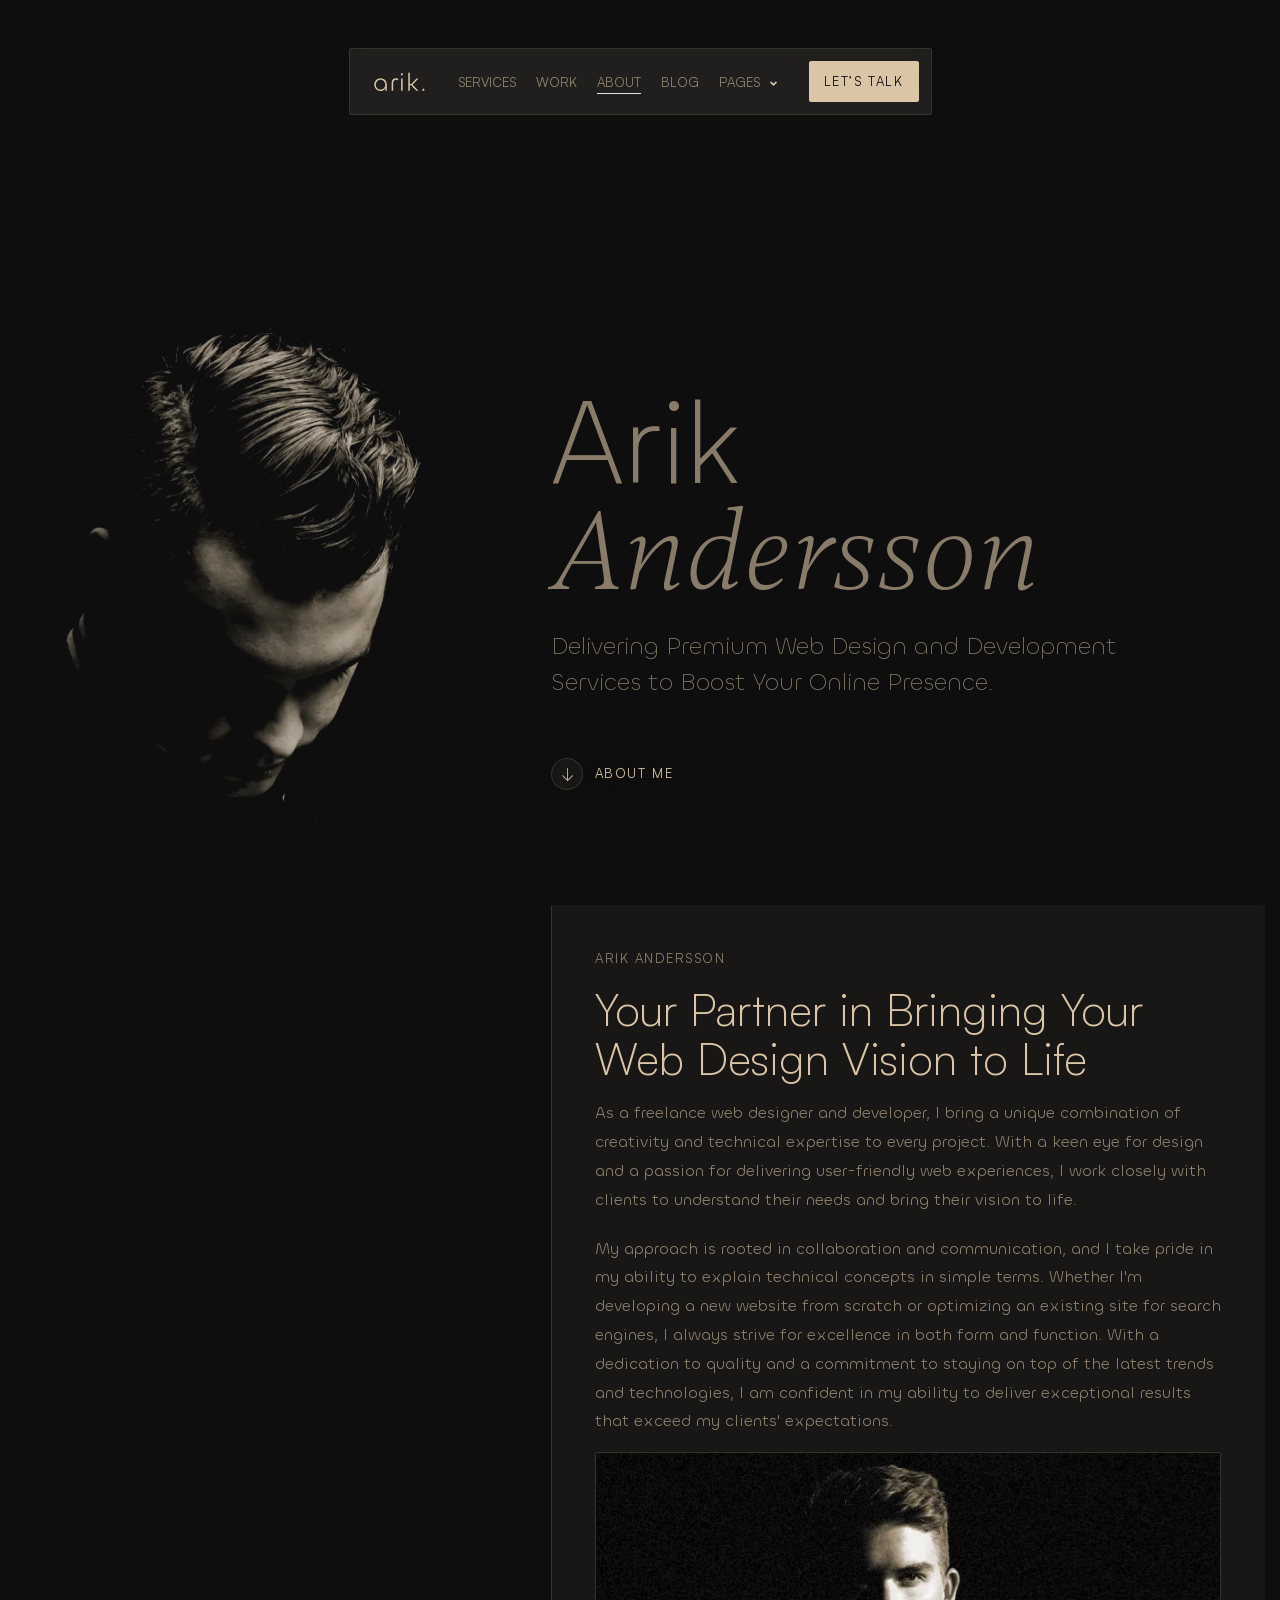
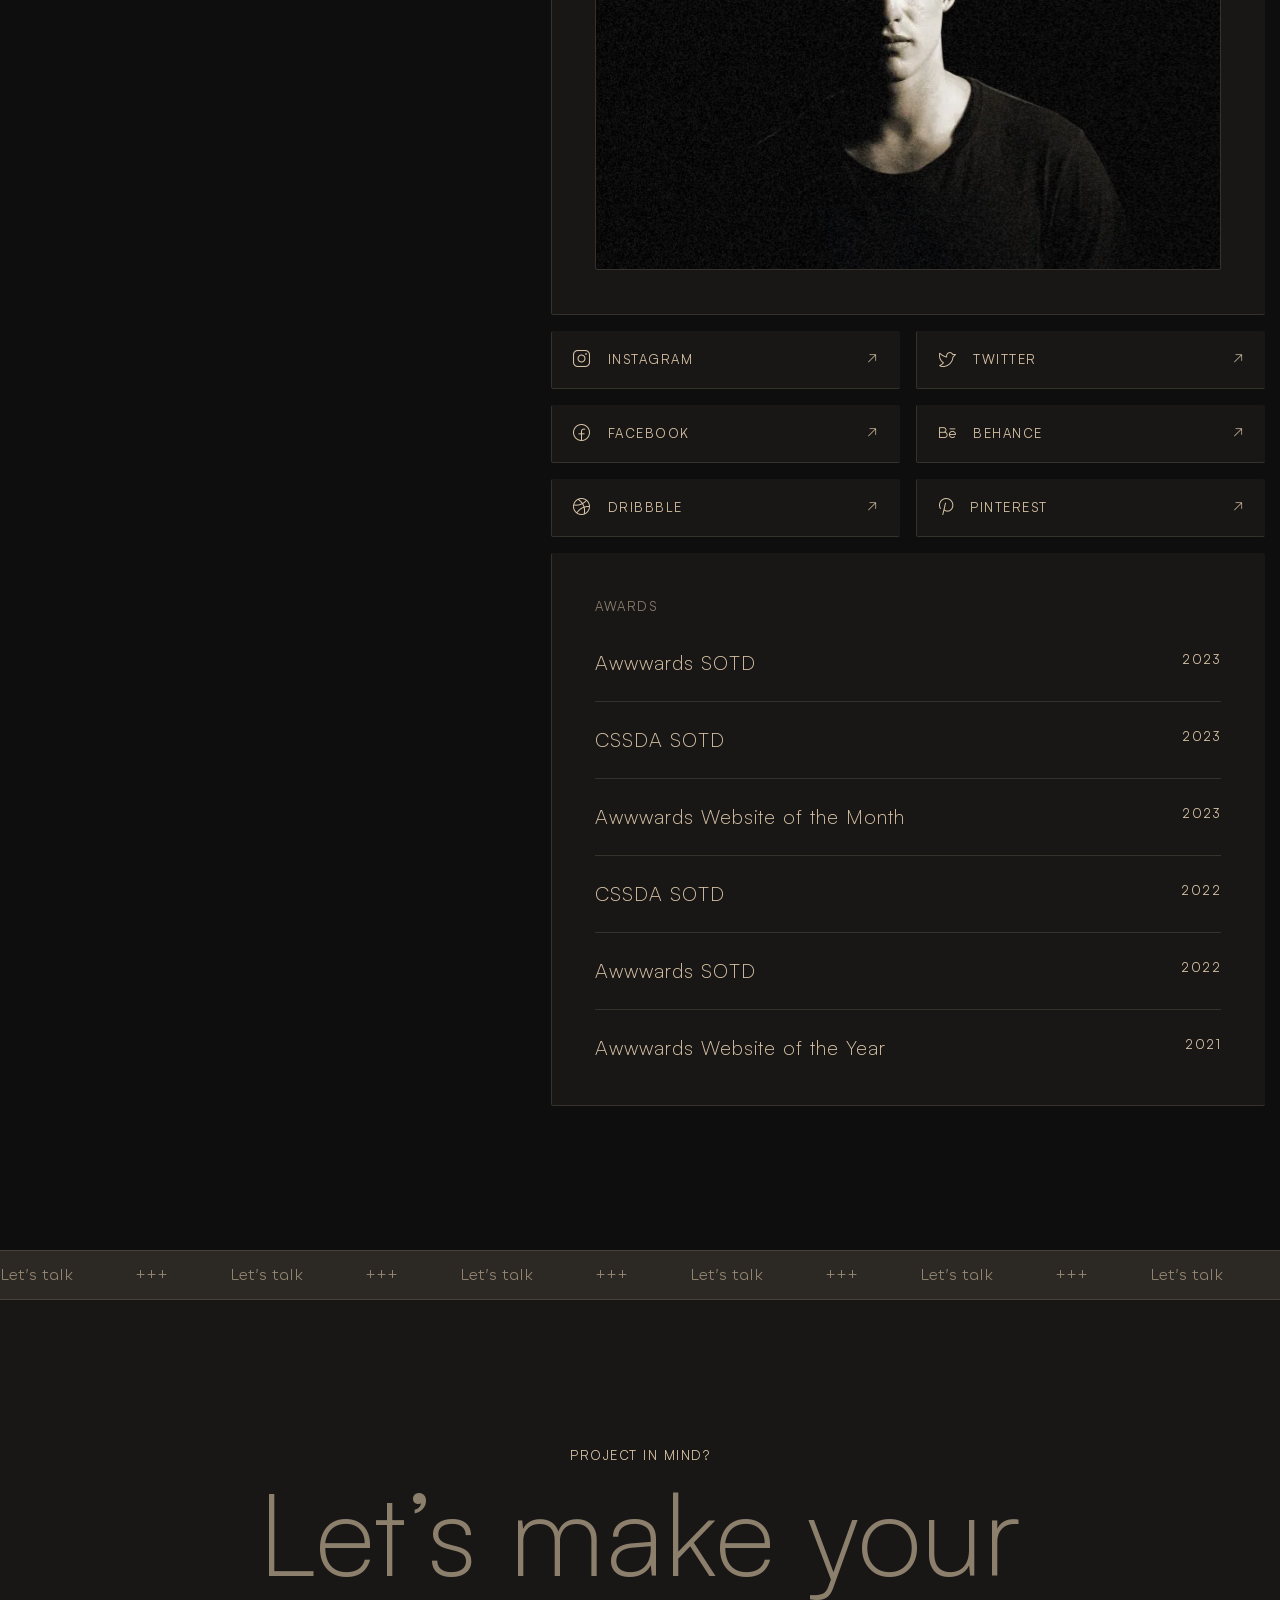
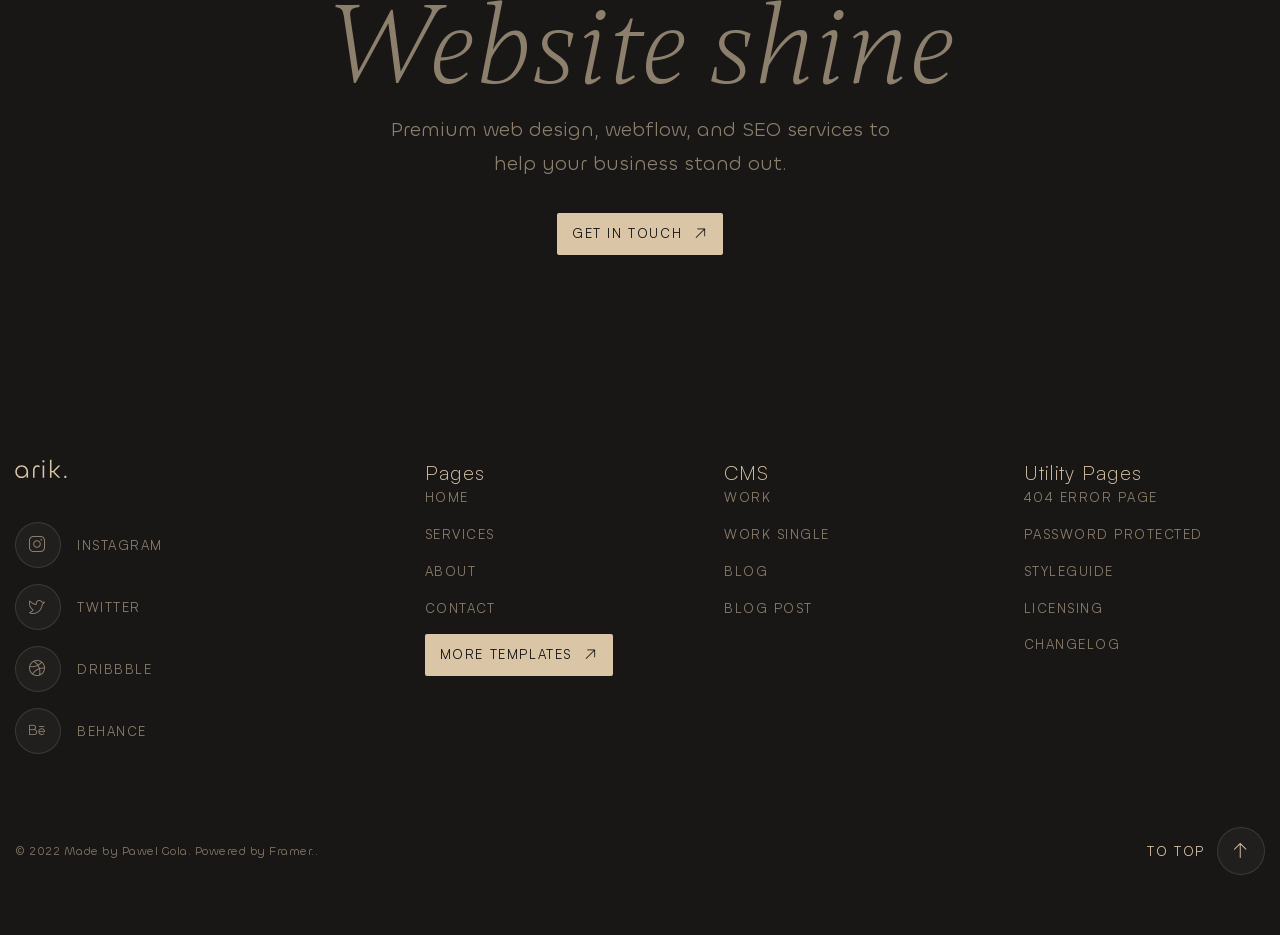
==== commit 0c668e31: "Updates" ====
--- a/about.html
+++ b/about.html
@@ -10,15 +10,15 @@
 		<link rel="preload" href="./assets/fonts/Chillax-Light.woff2" as="font" type="font/woff2" crossorigin="anonymous">
 		<link rel="shortcut icon" href="./assets/img/favicon.ico">
 		<title>About</title>
-		<script type="module" crossorigin="" src="./js/about.min.js?v=1792827786643"></script>
-		<link rel="modulepreload" crossorigin="" href="./js/common.min.js?v=1792827786643">
-		<link rel="modulepreload" crossorigin="" href="./js/main.min.js?v=1792827786643">
-		<link rel="modulepreload" crossorigin="" href="./js/blockhead.min.js?v=1792827786643">
-		<link rel="stylesheet" crossorigin="" href="./css/main.min.css?v=1792827786643">
-		<link rel="stylesheet" crossorigin="" href="./css/blockhead.min.css?v=1792827786643">
-		<link rel="stylesheet" crossorigin="" href="./css/about.min.css?v=1792827786643">
-		<link rel="stylesheet" crossorigin="" href="./css/cardstyle.min.css?v=1792827786643">
-		<link rel="stylesheet" crossorigin="" href="./css/socialblock.min.css?v=1792827786643">
+		<script type="module" crossorigin="" src="./js/about.min.js?v=1793384548884"></script>
+		<link rel="modulepreload" crossorigin="" href="./js/common.min.js?v=1793384548884">
+		<link rel="modulepreload" crossorigin="" href="./js/main.min.js?v=1793384548884">
+		<link rel="modulepreload" crossorigin="" href="./js/blockhead.min.js?v=1793384548884">
+		<link rel="stylesheet" crossorigin="" href="./css/main.min.css?v=1793384548884">
+		<link rel="stylesheet" crossorigin="" href="./css/blockhead.min.css?v=1793384548884">
+		<link rel="stylesheet" crossorigin="" href="./css/about.min.css?v=1793384548884">
+		<link rel="stylesheet" crossorigin="" href="./css/socialblock.min.css?v=1793384548884">
+		<link rel="stylesheet" crossorigin="" href="./css/cardstyle.min.css?v=1793384548884">
 	</head>
 	<body>
 		<div class="wrapper">
@@ -42,6 +42,23 @@
 									</li>
 									<li class="menu__item">
 										<a href="blog.html" class="menu__link">Blog</a>
+									</li>
+									<li tabindex="0" class="menu__item menu__item--button menu__item--icon-tick">
+										<button type="button" class="menu__link">Pages</button>
+										<ul class="menu__submenu submenu">
+											<li class="submenu__item">
+												<a href="worksingle.html" class="submenu__link">worksingle</a>
+											</li>
+											<li class="submenu__item">
+												<a href="contact.html" class="submenu__link">contact</a>
+											</li>
+											<li class="submenu__item">
+												<a href="pricing.html" class="submenu__link">pricing</a>
+											</li>
+											<li class="submenu__item">
+												<a href="blogsingle.html" class="submenu__link">blogsingle</a>
+											</li>
+										</ul>
 									</li>
 								</ul>
 							</nav>
@@ -211,16 +228,16 @@
 								</summary>
 								<ul class="menus-footer__list">
 									<li class="menus-footer__item">
-										<a href="#" target="_blank" class="menus-footer__link">Home</a>
-									</li>
-									<li class="menus-footer__item">
-										<a href="#" target="_blank" class="menus-footer__link">Services</a>
-									</li>
-									<li class="menus-footer__item">
-										<a href="#" target="_blank" class="menus-footer__link">About</a>
-									</li>
-									<li class="menus-footer__item">
-										<a href="#" target="_blank" class="menus-footer__link">Contact</a>
+										<a href="index.html" target="_blank" class="menus-footer__link">Home</a>
+									</li>
+									<li class="menus-footer__item">
+										<a href="services.html" target="_blank" class="menus-footer__link">Services</a>
+									</li>
+									<li class="menus-footer__item">
+										<a href="about.html" target="_blank" class="menus-footer__link">About</a>
+									</li>
+									<li class="menus-footer__item">
+										<a href="contact.html" target="_blank" class="menus-footer__link">Contact</a>
 									</li>
 									<li class="menus-footer__item">
 										<a data-fls-button="" href="#" class="menus-footer__button button button--light button--icon button--icon-arrow button--arrow-ru">More
@@ -236,17 +253,17 @@
 								</summary>
 								<ul class="menus-footer__list">
 									<li class="menus-footer__item">
-										<a href="#" target="_blank" class="menus-footer__link">Work</a>
-									</li>
-									<li class="menus-footer__item">
-										<a href="#" target="_blank" class="menus-footer__link">Work
+										<a href="work.html" target="_blank" class="menus-footer__link">Work</a>
+									</li>
+									<li class="menus-footer__item">
+										<a href="worksingle.html" target="_blank" class="menus-footer__link">Work
 								Single</a>
 									</li>
 									<li class="menus-footer__item">
-										<a href="#" target="_blank" class="menus-footer__link">Blog</a>
-									</li>
-									<li class="menus-footer__item">
-										<a href="#" target="_blank" class="menus-footer__link">Blog
+										<a href="blog.html" target="_blank" class="menus-footer__link">Blog</a>
+									</li>
+									<li class="menus-footer__item">
+										<a href="blogsingle.html" target="_blank" class="menus-footer__link">Blog
 								Post</a>
 									</li>
 								</ul>
--- a/css/main.min.css
+++ b/css/main.min.css
@@ -1 +1 @@
-*{padding:0;margin:0;border:0}*,:after,:before{box-sizing:border-box}:after,:before,a,label{display:inline-block}body,html{height:100%}body{line-height:1;scrollbar-gutter:stable;-ms-text-size-adjust:100%;-moz-text-size-adjust:100%;-webkit-text-size-adjust:100%;-webkit-font-smoothing:antialiased;-moz-osx-font-smoothing:grayscale}button,input,textarea{font-family:inherit;font-size:inherit;line-height:inherit;color:inherit;background-color:transparent}input,textarea{width:100%}button,option,select{cursor:pointer}a{color:inherit;text-decoration:none}ul li{list-style:none}img{max-width:100%;height:auto;vertical-align:middle}h1,h2,h3,h4,h5,h6{font-weight:inherit;font-size:inherit}address{font-style:normal}@font-face{font-family:Satoshi;font-display:swap;src:url(../assets/fonts/Satoshi-Regular.woff2) format("woff2");font-weight:400;font-style:normal}@font-face{font-family:Satoshi;font-display:swap;src:url(../assets/fonts/Satoshi-Light.woff2) format("woff2");font-weight:300;font-style:normal}@font-face{font-family:Gambetta;font-display:swap;src:url(../assets/fonts/Gambetta-LightItalic.woff2) format("woff2");font-weight:400;font-style:normal}@font-face{font-family:Chillax;font-display:swap;src:url(../assets/fonts/Chillax-Regular.woff2) format("woff2");font-weight:400;font-style:normal}@font-face{font-family:Chillax;font-display:swap;src:url(../assets/fonts/Chillax-Light.woff2) format("woff2");font-weight:300;font-style:normal}@font-face{font-family:iconfont;font-display:swap;src:url(../assets/fonts/iconfont.woff2?d33eaf27c024d58333500cc7c65ae990) format("woff2")}[class*="--icon-"]:before{font-family:iconfont}[class*="--icon-arrow"]:before{content:"\f101"}[class*="--icon-behance"]:before{content:"\f102"}[class*="--icon-chain"]:before{content:"\f103"}[class*="--icon-checkmark"]:before{content:"\f104"}[class*="--icon-dribbble"]:before{content:"\f105"}[class*="--icon-facebook"]:before{content:"\f106"}[class*="--icon-info"]:before{content:"\f107"}[class*="--icon-instagram"]:before{content:"\f108"}[class*="--icon-letter"]:before{content:"\f109"}[class*="--icon-phone"]:before{content:"\f10a"}[class*="--icon-pinterest"]:before{content:"\f10b"}[class*="--icon-plus"]:before{content:"\f10c"}[class*="--icon-tictok"]:before{content:"\f10d"}[class*="--icon-twitch"]:before{content:"\f10e"}[class*="--icon-twitter"]:before{content:"\f10f"}[class*="--icon-whatsapp"]:before{content:"\f110"}[class*="--icon-youtube"]:before{content:"\f111"}:root{--fontDefault:"Chillax", sans-serif;--fontSecondary:"Satoshi", sans-serif;--fontDesigned:"Gambetta", serif;--textDefault:rgba(218,197,167,.6);--textLight:#dac5a7;--textInverse:#0e0e0e;--textHoverColor:#e9e0e0;--borderDefault:rgba(218,197,167,.15);--borderGrey:hsla(0,0%,100%,.15);--backgroundMuted:rgba(218,197,167,.05);--backgroundPrimary:#dac5a7;--bgColor:#0e0e0e;--bgColorOpacity:rgba(14,14,14,0);--bgGrey:hsla(0,0%,100%,.05)}body{min-width:20rem;color:var(--textDefault);font-family:var(--fontDefault);font-size:1rem;background-color:var(--bgColor)}[data-fls-scrolllock] body{overflow:hidden;touch-action:none;overscroll-behavior:none}.wrapper{min-height:100%;display:flex;flex-direction:column;overflow:clip}.wrapper>main{flex:1 1 auto}.wrapper>*{min-width:0}[class*=__container]{max-width:89.375rem;margin:0 auto;padding-left:.9375rem;padding-right:.9375rem}[class*="--arrow-r"]:before{transform:rotate(90deg)}[class*="--arrow-d"]:before{transform:rotate(180deg)}[class*="--arrow-l"]:before{transform:rotate(270deg)}[class*="--arrow-ru"]:before{transform:rotate(45deg)}[class*="--arrow-rd"]:before{transform:rotate(135deg)}[class*="--arrow-ld"]:before{transform:rotate(225deg)}[class*="--arrow-lu"]:before{transform:rotate(315deg)}[data-fls-spollers] summary{list-style:none}[data-fls-spollers] summary::-webkit-details-marker,[data-fls-spollers] summary::marker{display:none}.spollers{display:grid;gap:1rem}.spollers__item{opacity:0;translate:50% 0;border-bottom:.0625rem solid var(--borderDefault);border-left:.0625rem solid var(--borderDefault);border-radius:.125rem;background-color:var(--backgroundMuted)}.spollers__title{color:var(--textLight);font-family:var(--fontSecondary);font-size:1.25rem;font-weight:300;line-height:1.4;letter-spacing:.0625rem;width:100%;display:flex;justify-content:space-between;align-items:flex-start;gap:.9375rem;cursor:default;list-style:none}.spollers__title:after{transition:rotate .3s}.spollers__title::-webkit-details-marker,.spollers__title::marker{display:none}.--spoller-init .spollers__title{cursor:pointer}.--spoller-init .spollers__title:after{content:"\f10c";font-family:iconfont;font-size:.875rem;min-width:1.875rem;aspect-ratio:1;border-radius:50%;border:.0625rem solid var(--borderDefault);backdrop-filter:blur(1.875rem);background-color:var(--bgGrey);display:flex;align-items:center;justify-content:center}.--spoller-init .spollers__title.--spoller-active:after{rotate:45deg}.spollers__body{line-height:1.8;padding-top:1.0625rem}.menu__list{display:inline-flex;flex-wrap:wrap;align-items:center;gap:.3125rem 1.25rem}.menu__link{position:relative;transition:color .3s;text-transform:uppercase;font-size:.8125rem;font-family:var(--fontSecondary)}.menu__link:before{content:"";position:absolute;width:0;height:.0625rem;bottom:-.3125rem;left:50%;background-color:var(--textHoverColor);transition:width .3s,left .3s}.menu__link--active:before{width:100%;left:0}.icon-menu{display:none}.header{position:sticky;top:0;left:0;right:0;z-index:50;pointer-events:none}.header__container{text-align:center;padding-top:3rem;pointer-events:auto}.header__body{display:inline-flex;align-items:center;justify-content:center;gap:2rem;padding:.75rem .75rem .75rem 1.5rem;box-sizing:border-box;border:.0625rem solid var(--borderDefault);border-radius:.125rem;position:relative}.footer,.header__body,.header__body:before{background-color:var(--backgroundMuted)}.header__body:before{content:"";top:0;left:0;backdrop-filter:blur(.625rem);width:100%;height:100%;position:absolute}.header__link-logo,.header__logo{z-index:5}.header__img-logo{max-width:3.25rem;width:100%;height:100%;object-fit:contain}[data-fls-header-scroll].--header-scroll{position:sticky;top:0;right:0;left:0;z-index:50}[data-fls-header-scroll-show].--header-scroll{transition:translate .5s;translate:0 -100%}[data-fls-header-scroll-show].--header-show{translate:0 -1.5rem}.footer__container{max-width:101.875rem}.footer__body{display:flex}.footer__column{display:flex;flex-direction:column;gap:2.6875rem;flex-basis:28.75%}.footer__menus{flex-basis:19.75%}.footer__bottom{display:flex;flex-wrap:wrap;justify-content:space-between;align-items:center;gap:.9375rem}.footer__copy{display:inline-block;font-size:.75rem;line-height:1.8;letter-spacing:.03125rem;padding-block:.75rem;transition:color .3s}.menus-footer__details{display:flex;flex-direction:column;gap:2rem}.menus-footer__title{color:var(--textLight);font-family:var(--fontSecondary);font-size:1.25rem;font-weight:300;line-height:1.4;letter-spacing:.0625rem;transition:margin-bottom .4s}.--spoller-init .menus-footer__title{display:flex;gap:.625rem;align-items:center}.--spoller-init .menus-footer__title:after{content:"\f101";font-size:.8125rem;font-family:iconfont;rotate:180deg;transition:rotate .3s}.--spoller-active .menus-footer__title:after{rotate:0deg}.--spoller-active .menus-footer__title.menus-footer__title{margin-bottom:.625rem}.menus-footer__list{display:flex;flex-direction:column;gap:1rem}.menus-footer__link{font-family:var(--fontSecondary);font-size:.8125rem;line-height:1.6;letter-spacing:.09375rem;text-transform:uppercase;transition:color .3s;position:relative}.menus-footer__link:before{content:"";position:absolute;width:0;height:.0625rem;bottom:-.3125rem;left:50%;background-color:var(--textHoverColor);transition:width .3s,left .3s}.button{font-family:var(--fontSecondary);display:inline-flex;padding:.625rem .875rem;font-size:.8125rem;line-height:1.49;letter-spacing:.1rem;text-transform:uppercase;border:.0625rem solid var(--borderDefault);border-radius:.125rem;backdrop-filter:blur(1.875rem);color:var(--textLight);background-color:var(--backgroundMuted);position:relative;z-index:5;transition:background-color .3s,color .3s}.button--light{background-color:var(--backgroundPrimary);color:var(--textInverse)}.button--icon{flex-direction:row-reverse;align-items:center;justify-content:center;gap:.8125rem}.button--text{background-color:transparent;border:none;gap:.75rem;align-items:center;padding:0}.button--text:before{width:2rem;aspect-ratio:1;border-radius:50%;display:flex;align-items:center;justify-content:center;border:.0625rem solid var(--borderDefault);background-color:var(--backgroundMuted);transition:background-color .3s,color .3s}.button--text-big{flex-shrink:0;backdrop-filter:none}.button--text-big:before{font-size:.9375rem;width:3rem;height:3rem}.button--text-big-reverse{flex-direction:row-reverse}.button--fw{width:100%}.social{display:flex;gap:.625rem}.social--column{flex-direction:column;gap:1rem}.social__item{display:flex}.social__item--anim{scale:0;transition:scale .3s}.social__link{display:flex;align-items:center;gap:1rem;transition:color .3s}.social__link:before{width:2.875rem;aspect-ratio:1;border-radius:50%;display:flex;align-items:center;justify-content:center;border:.0625rem solid var(--borderDefault);background-color:var(--backgroundMuted);font-size:1.25rem;transition:color .3s,background-color .3s}.social__link--icon-behance:before{padding-bottom:.4375rem}.social__link--text{font-size:.8125rem;text-transform:uppercase;font-family:var(--fontSecondary);line-height:1.6;letter-spacing:.09375rem}.social__link--text:before{font-size:1rem}.social__item--anim.--watcher-view:first-child{animation-delay:0s}.social__item--anim.--watcher-view:nth-child(2){animation-delay:.1s}.social__item--anim.--watcher-view:nth-child(3){animation-delay:.2s}.social__item--anim.--watcher-view:nth-child(4){animation-delay:.3s}.social__item--anim.--watcher-view{animation:show-icons 1s ease forwards}@keyframes show-icons{0%{scale:0}to{scale:1}}@media(max-width:75em){.footer__column{flex-basis:26.33%}}@media(max-width:61.99875em){.footer__body{flex-wrap:wrap}.footer__column{flex-basis:100%;align-items:flex-start}.footer__menus{flex:1 1 12.5rem}.social{justify-content:center}.social--column{flex-direction:row;gap:0}.social__link--text{font-size:0}}@media(max-width:47.99875em) and (any-hover:none){.icon-menu{cursor:default}}@media(max-width:47.99875em){.menu__body{background-color:var(--textInverse);height:100svh;overflow:auto;padding:8.125rem .9375rem 1.875rem;z-index:2}.menu__body,.menu__body:before{position:fixed;width:100%;right:-100%;top:0;transition:right .3s}.menu__body:before{content:"";height:4.375rem}[data-fls-menu-open] .menu__body,[data-fls-menu-open] .menu__body:before{right:0}.menu__list{display:flex;flex-direction:column;align-items:flex-end;font-size:1.875rem;gap:1.25rem;position:relative;z-index:2}.menu__link{font-size:1.5rem}.icon-menu{display:block;position:relative;width:1.875rem;height:1.125rem;z-index:5}.icon-menu span,.icon-menu:after,.icon-menu:before{content:"";transition:all .3s;right:0;position:absolute;width:100%;height:.125rem;background-color:var(--backgroundPrimary)}.icon-menu:before{top:0}.icon-menu:after{bottom:0}.icon-menu span{top:calc(50% - .0625rem)}[data-fls-menu-open] .icon-menu span{width:0}[data-fls-menu-open] .icon-menu:before{top:calc(50% - .0625rem);transform:rotate(-45deg)}[data-fls-menu-open] .icon-menu:after{bottom:calc(50% - .0625rem);transform:rotate(45deg)}.header__container{padding-top:1.5rem}.header__body{display:flex;padding:.75rem;gap:1.5rem}.header__body:before{z-index:4}.header__link-logo,.header__logo{flex-grow:1;text-align:left;position:relative}[data-fls-header-scroll-show].--header-show{translate:0 0}}@media(max-width:31.25em){.footer__body{flex-direction:column}.footer__menus{flex-basis:auto}.menus-footer__details{gap:0}}@media(max-width:29.99875em){.header__container{padding:.9375rem}[data-fls-header-scroll-show].--header-show{translate:0 0}}@media(width<=20em){.spollers__item{padding:.9375rem}.footer__container{padding-block:1.875rem}.footer__body{margin-bottom:1.875rem;gap:1.25rem}}@media(width>20em) and (width<=89.375em){.spollers__item{padding:calc(clamp(.9375rem,.63119rem + 1.53153vw,2rem))}.footer__container{padding-block:calc(clamp(1.875rem,1.26239rem + 3.06306vw,4rem))}.footer__body{margin-bottom:calc(clamp(1.875rem,.9741rem + 4.5045vw,5rem));gap:calc(clamp(1.25rem,.45721rem + 3.96396vw,4rem))}}@media(min-width:47.99875em){.header{display:flex;justify-content:center}}@media(min-width:89.375em){.footer__button{margin-right:2.5rem}.menus-footer__button{margin-top:1rem}}@media(width>89.375em){.spollers__item{padding:2rem}.footer__container{padding-block:4rem}.footer__body{margin-bottom:5rem;gap:4rem}}@media(any-hover:hover){.menu__link:hover{color:var(--textHoverColor)}.menu__link:hover:before{width:100%;left:0}.button:hover{background-color:var(--backgroundPrimary);color:var(--textInverse)}.button--light:hover{color:var(--textLight);background-color:var(--backgroundMuted)}.button--text:hover{background-color:transparent;border:none;color:var(--textLight)}.button--text:hover:before{color:var(--bgColor);background-color:var(--backgroundPrimary)}}@media(any-hover:hover),(pointer:fine){.footer__copy:hover,.menus-footer__link:hover,html:not([data-fls-touch]) .social__link:hover{color:var(--textHoverColor)}.menus-footer__link:hover:before{width:100%;left:0}html:not([data-fls-touch]) .social__link:hover:before{background-color:var(--backgroundPrimary);color:var(--textInverse)}}+*{padding:0;margin:0;border:0}*,:after,:before{box-sizing:border-box}:after,:before,a,label{display:inline-block}body,html{height:100%}body{line-height:1;scrollbar-gutter:stable;-ms-text-size-adjust:100%;-moz-text-size-adjust:100%;-webkit-text-size-adjust:100%;-webkit-font-smoothing:antialiased;-moz-osx-font-smoothing:grayscale}button,input,textarea{font-family:inherit;font-size:inherit;line-height:inherit;color:inherit;background-color:transparent}input,textarea{width:100%}button,option,select{cursor:pointer}a{color:inherit;text-decoration:none}ul li{list-style:none}img{max-width:100%;height:auto;vertical-align:middle}h1,h2,h3,h4,h5,h6{font-weight:inherit;font-size:inherit}address{font-style:normal}@font-face{font-family:Satoshi;font-display:swap;src:url(../assets/fonts/Satoshi-Regular.woff2) format("woff2");font-weight:400;font-style:normal}@font-face{font-family:Satoshi;font-display:swap;src:url(../assets/fonts/Satoshi-Light.woff2) format("woff2");font-weight:300;font-style:normal}@font-face{font-family:Gambetta;font-display:swap;src:url(../assets/fonts/Gambetta-LightItalic.woff2) format("woff2");font-weight:400;font-style:normal}@font-face{font-family:Chillax;font-display:swap;src:url(../assets/fonts/Chillax-Regular.woff2) format("woff2");font-weight:400;font-style:normal}@font-face{font-family:Chillax;font-display:swap;src:url(../assets/fonts/Chillax-Light.woff2) format("woff2");font-weight:300;font-style:normal}@font-face{font-family:iconfont;font-display:swap;src:url(../assets/fonts/iconfont.woff2?e16b3918b7a2484290726d6d1e6fd9db) format("woff2")}[class*="--icon-"]:before{font-family:iconfont}[class*="--icon-arrow"]:before{content:"\f101"}[class*="--icon-behance"]:before{content:"\f102"}[class*="--icon-chain"]:before{content:"\f103"}[class*="--icon-checkmark"]:before{content:"\f104"}[class*="--icon-dribbble"]:before{content:"\f105"}[class*="--icon-facebook"]:before{content:"\f106"}[class*="--icon-info"]:before{content:"\f107"}[class*="--icon-instagram"]:before{content:"\f108"}[class*="--icon-letter"]:before{content:"\f109"}[class*="--icon-phone"]:before{content:"\f10a"}[class*="--icon-pinterest"]:before{content:"\f10b"}[class*="--icon-plus"]:before{content:"\f10c"}[class*="--icon-tick"]:before{content:"\f10d"}[class*="--icon-tictok"]:before{content:"\f10e"}[class*="--icon-twitch"]:before{content:"\f10f"}[class*="--icon-twitter"]:before{content:"\f110"}[class*="--icon-whatsapp"]:before{content:"\f111"}[class*="--icon-youtube"]:before{content:"\f112"}:root{--fontDefault:"Chillax", sans-serif;--fontSecondary:"Satoshi", sans-serif;--fontDesigned:"Gambetta", serif;--textDefault:rgba(218,197,167,.6);--textLight:#dac5a7;--textInverse:#0e0e0e;--textHoverColor:#e9e0e0;--borderDefault:rgba(218,197,167,.15);--borderGrey:hsla(0,0%,100%,.15);--backgroundGrey:rgba(218,197,167,.1);--backgroundMuted:rgba(218,197,167,.05);--backgroundPrimary:#dac5a7;--bgColor:#0e0e0e;--bgColorOpacity:rgba(14,14,14,0);--bgGrey:hsla(0,0%,100%,.05)}body{min-width:20rem;color:var(--textDefault);font-family:var(--fontDefault);font-size:1rem;background-color:var(--bgColor)}[data-fls-scrolllock] body{overflow:hidden;touch-action:none;overscroll-behavior:none}.wrapper{min-height:100%;display:flex;flex-direction:column;overflow:clip}.wrapper>main{flex:1 1 auto}.wrapper>*{min-width:0}[class*=__container]{max-width:89.375rem;margin:0 auto;padding-left:.9375rem;padding-right:.9375rem}[class*="--arrow-r"]:before{transform:rotate(90deg)}[class*="--arrow-d"]:before{transform:rotate(180deg)}[class*="--arrow-l"]:before{transform:rotate(270deg)}[class*="--arrow-ru"]:before{transform:rotate(45deg)}[class*="--arrow-rd"]:before{transform:rotate(135deg)}[class*="--arrow-ld"]:before{transform:rotate(225deg)}[class*="--arrow-lu"]:before{transform:rotate(315deg)}[data-fls-spollers] summary{list-style:none}[data-fls-spollers] summary::-webkit-details-marker,[data-fls-spollers] summary::marker{display:none}.spollers{display:grid;gap:1rem}.spollers__item{opacity:0;translate:0 20%;border-bottom:.0625rem solid var(--borderDefault);border-left:.0625rem solid var(--borderDefault);border-radius:.125rem;background-color:var(--backgroundMuted)}.spollers__title{color:var(--textLight);font-family:var(--fontSecondary);font-size:1.25rem;font-weight:300;line-height:1.4;letter-spacing:.0625rem;width:100%;display:flex;justify-content:space-between;align-items:flex-start;gap:.9375rem;cursor:default;list-style:none}.menu__item--button:before,.spollers__title:after{transition:rotate .3s}.spollers__title::-webkit-details-marker,.spollers__title::marker{display:none}.--spoller-init .spollers__title{cursor:pointer}.--spoller-init .spollers__title:after{content:"\f10c";font-family:iconfont;font-size:.875rem;min-width:1.875rem;aspect-ratio:1;border-radius:50%;border:.0625rem solid var(--borderDefault);backdrop-filter:blur(1.875rem);background-color:var(--bgGrey);display:flex;align-items:center;justify-content:center}.--spoller-init .spollers__title.--spoller-active:after{rotate:45deg}.spollers__body{line-height:1.8;padding-top:1.0625rem}.menu__list{display:inline-flex;flex-wrap:wrap;align-items:center;gap:.3125rem 1.25rem}.menu__item{display:flex;flex-direction:row-reverse;gap:.625rem;align-items:center;position:relative;z-index:2}.menu__item:before{color:var(--textLight);font-size:.4375rem}.menu__item--button,.menu__link{position:relative}.menu__link{transition:color .3s;text-transform:uppercase;font-size:.8125rem;font-family:var(--fontSecondary)}.menu__link:after{content:"";position:absolute;width:0;height:.0625rem;bottom:-.3125rem;left:50%;background-color:var(--textHoverColor);transition:width .3s,left .3s}.menu__link--active:after{width:100%;left:0}.submenu{position:absolute;min-width:100%;top:calc(100% + 1.625rem);visibility:hidden;opacity:0;text-transform:uppercase;font-size:.8125rem;font-family:var(--fontSecondary);display:flex;flex-direction:column;align-items:flex-end;gap:1.25rem;padding-bottom:1.25rem}.submenu__link{transition:color .3s}.open-submenu .submenu{visibility:visible;opacity:1}.open-submenu:before{rotate:180deg}.icon-menu{display:none}.header{position:sticky;top:0;left:0;right:0;z-index:50;pointer-events:none}.header__container{text-align:center;padding-top:3rem;pointer-events:auto}.header__body{display:inline-flex;align-items:center;justify-content:center;gap:2rem;padding:.75rem .75rem .75rem 1.5rem;box-sizing:border-box;border:.0625rem solid var(--borderDefault);border-radius:.125rem;position:relative}.footer,.header__body,.header__body:before{background-color:var(--backgroundMuted)}.header__body:before{content:"";top:0;left:0;backdrop-filter:blur(.625rem);width:100%;height:100%;position:absolute}.header__link-logo,.header__logo{z-index:5}.header__img-logo{max-width:3.25rem;width:100%;height:100%;object-fit:contain}[data-fls-header-scroll].--header-scroll{position:sticky;top:0;right:0;left:0;z-index:50}[data-fls-header-scroll-show].--header-scroll{transition:translate .5s;translate:0 -100%}[data-fls-header-scroll-show].--header-show{translate:0 -1.5rem}.footer__container{max-width:101.875rem}.footer__body{display:flex}.footer__column{display:flex;flex-direction:column;gap:2.6875rem;flex-basis:28.75%}.footer__menus{flex-basis:19.75%}.footer__bottom{display:flex;flex-wrap:wrap;justify-content:space-between;align-items:center;gap:.9375rem}.footer__copy{display:inline-block;font-size:.75rem;line-height:1.8;letter-spacing:.03125rem;padding-block:.75rem;transition:color .3s}.menus-footer__details{display:flex;flex-direction:column;gap:2rem}.menus-footer__title{color:var(--textLight);font-family:var(--fontSecondary);font-size:1.25rem;font-weight:300;line-height:1.4;letter-spacing:.0625rem;transition:margin-bottom .4s}.--spoller-init .menus-footer__title{display:flex;gap:.625rem;align-items:center}.--spoller-init .menus-footer__title:after{content:"\f101";font-size:.8125rem;font-family:iconfont;rotate:180deg;transition:rotate .3s}.--spoller-active .menus-footer__title:after{rotate:0deg}.--spoller-active .menus-footer__title.menus-footer__title{margin-bottom:.625rem}.menus-footer__list{display:flex;flex-direction:column;gap:1rem}.menus-footer__link{font-family:var(--fontSecondary);font-size:.8125rem;line-height:1.6;letter-spacing:.09375rem;text-transform:uppercase;transition:color .3s;position:relative}.menus-footer__link:before{content:"";position:absolute;width:0;height:.0625rem;bottom:-.3125rem;left:50%;background-color:var(--textHoverColor);transition:width .3s,left .3s}.button{font-family:var(--fontSecondary);display:inline-flex;padding:.625rem .875rem;font-size:.8125rem;line-height:1.49;letter-spacing:.1rem;text-transform:uppercase;border:.0625rem solid var(--borderDefault);border-radius:.125rem;backdrop-filter:blur(1.875rem);color:var(--textLight);background-color:var(--backgroundMuted);position:relative;z-index:5;transition:background-color .3s,color .3s}.button--light{background-color:var(--backgroundPrimary);color:var(--textInverse)}.button--icon{flex-direction:row-reverse;align-items:center;justify-content:center;gap:.8125rem}.button--text{background-color:transparent;border:none;gap:.75rem;align-items:center;padding:0}.button--text:before{width:2rem;aspect-ratio:1;border-radius:50%;display:flex;align-items:center;justify-content:center;border:.0625rem solid var(--borderDefault);background-color:var(--backgroundMuted);transition:background-color .3s,color .3s}.button--text-big{flex-shrink:0;backdrop-filter:none}.button--text-big:before{font-size:.9375rem;width:3rem;height:3rem}.button--text-big-reverse{flex-direction:row-reverse}.button--fw{width:100%}.social{display:flex;gap:.625rem}.social--column{flex-direction:column;gap:1rem}.social__item{display:flex}.social__item--anim{scale:0;transition:scale .3s}.social__link{display:flex;align-items:center;gap:1rem;transition:color .3s}.social__link:before{width:2.875rem;aspect-ratio:1;border-radius:50%;display:flex;align-items:center;justify-content:center;border:.0625rem solid var(--borderDefault);background-color:var(--backgroundMuted);font-size:1.25rem;transition:color .3s,background-color .3s}.social__link--icon-behance:before{padding-bottom:.4375rem}.social__link--text{font-size:.8125rem;text-transform:uppercase;font-family:var(--fontSecondary);line-height:1.6;letter-spacing:.09375rem}.social__link--text:before{font-size:1rem}.social__item--anim.--watcher-view:first-child{animation-delay:0s}.social__item--anim.--watcher-view:nth-child(2){animation-delay:.1s}.social__item--anim.--watcher-view:nth-child(3){animation-delay:.2s}.social__item--anim.--watcher-view:nth-child(4){animation-delay:.3s}.social__item--anim.--watcher-view{animation:show-icons 1s ease forwards}@keyframes show-icons{0%{scale:0}to{scale:1}}@media(max-width:75em){.footer__column{flex-basis:26.33%}}@media(max-width:61.99875em){.footer__body{flex-wrap:wrap}.footer__column{flex-basis:100%;align-items:flex-start}.footer__menus{flex:1 1 12.5rem}.social{justify-content:center}.social--column{flex-direction:row;gap:0}.social__link--text{font-size:0}}@media(max-width:47.99875em) and (any-hover:none){.icon-menu{cursor:default}}@media(max-width:47.99875em){.menu__body{background-color:var(--textInverse);height:100svh;overflow:auto;padding:8.125rem .9375rem 1.875rem;z-index:2}.menu__body,.menu__body:before{position:fixed;width:100%;right:-100%;top:0;transition:right .3s}.menu__body:before{content:"";height:4.375rem}[data-fls-menu-open] .menu__body,[data-fls-menu-open] .menu__body:before{right:0}.menu__list{display:flex;flex-direction:column;align-items:flex-end;font-size:1.875rem;gap:1.25rem}.menu__link,.submenu{font-size:1.5rem}.icon-menu{display:block;position:relative;width:1.875rem;height:1.125rem;z-index:5}.icon-menu span,.icon-menu:after,.icon-menu:before{content:"";transition:all .3s;right:0;position:absolute;width:100%;height:.125rem;background-color:var(--backgroundPrimary)}.icon-menu:before{top:0}.icon-menu:after{bottom:0}.icon-menu span{top:calc(50% - .0625rem)}[data-fls-menu-open] .icon-menu span{width:0}[data-fls-menu-open] .icon-menu:before{top:calc(50% - .0625rem);transform:rotate(-45deg)}[data-fls-menu-open] .icon-menu:after{bottom:calc(50% - .0625rem);transform:rotate(45deg)}.header__container{padding-top:1.5rem}.header__body{display:flex;padding:.75rem;gap:1.5rem}.header__body:before{z-index:4}.header__link-logo,.header__logo{flex-grow:1;text-align:left;position:relative}[data-fls-header-scroll-show].--header-show{translate:0 0}}@media(max-width:31.25em){.footer__body{flex-direction:column}.footer__menus{flex-basis:auto}.menus-footer__details{gap:0}}@media(max-width:29.99875em){.header__container{padding:.9375rem}[data-fls-header-scroll-show].--header-show{translate:0 0}}@media(width<=20em){.spollers__item{padding:.9375rem}.footer__container{padding-block:1.875rem}.footer__body{margin-bottom:1.875rem;gap:1.25rem}}@media(width>20em) and (width<=89.375em){.spollers__item{padding:calc(clamp(.9375rem,.63119rem + 1.53153vw,2rem))}.footer__container{padding-block:calc(clamp(1.875rem,1.26239rem + 3.06306vw,4rem))}.footer__body{margin-bottom:calc(clamp(1.875rem,.9741rem + 4.5045vw,5rem));gap:calc(clamp(1.25rem,.45721rem + 3.96396vw,4rem))}}@media(min-width:47.99875em){.spollers__item{translate:50% 0}.submenu{background-color:var(--backgroundMuted);backdrop-filter:blur(.625rem);border:.0625rem solid var(--borderDefault);padding:.9375rem;left:0;align-items:flex-start;gap:.625rem}.header{display:flex;justify-content:center}}@media(min-width:89.375em){.footer__button{margin-right:2.5rem}.menus-footer__button{margin-top:1rem}}@media(width>89.375em){.spollers__item{padding:2rem}.footer__container{padding-block:4rem}.footer__body{margin-bottom:5rem;gap:4rem}}@media(any-hover:hover){.menu__item:hover .menu__link,.submenu__link:hover{color:var(--textHoverColor)}.menu__item:hover .menu__link:after{width:100%;left:0}.button:hover{background-color:var(--backgroundPrimary);color:var(--textInverse)}.button--light:hover{color:var(--textLight);background-color:var(--backgroundMuted)}.button--text:hover{background-color:transparent;border:none;color:var(--textLight)}.button--text:hover:before{color:var(--bgColor);background-color:var(--backgroundPrimary)}}@media(any-hover:hover),(pointer:fine){.footer__copy:hover,.menus-footer__link:hover,html:not([data-fls-touch]) .social__link:hover{color:var(--textHoverColor)}.menus-footer__link:hover:before{width:100%;left:0}html:not([data-fls-touch]) .social__link:hover:before{background-color:var(--backgroundPrimary);color:var(--textInverse)}}
--- a/css/blockhead.min.css
+++ b/css/blockhead.min.css
@@ -1 +1 @@
-.blockhead,[data-fls-marquee-inner]{display:flex;align-items:center}.letstalk,.letstalk__row{background-color:var(--backgroundMuted)}.letstalk__row{padding-block:1rem}.letstalk__row [data-fls-marquee-inner]{gap:2rem}.letstalk__blockhead{opacity:0;translate:0 20%}.letstalk__button{margin-top:1.5rem}.letstalk__blockhead.--watcher-view{opacity:1;translate:0 0;transition:opacity .8s,translate .8s}.blockhead{flex-direction:column;gap:.5rem;text-align:center;max-width:62.5rem;margin-inline:auto}.blockhead--width-1200{max-width:75rem}.blockhead--width-600{max-width:37.5rem}.blockhead--gap-16{gap:1rem}.blockhead--left{text-align:left;align-items:flex-start;max-width:100%}.blockhead__label{color:var(--textLight);font-family:var(--fontSecondary);font-size:.8125rem;line-height:1.6;letter-spacing:.09375rem;text-transform:uppercase}.blockhead__title{font-family:var(--fontSecondary);font-weight:300}.blockhead__title span{display:block;font-family:var(--fontDesigned)}.blockhead__text{font-size:1.25rem;line-height:1.7;max-width:37.5rem}.blockhead__text--size-24{font-size:1.5rem;font-weight:300;line-height:1.5}.blockhead__text--size-18{font-size:1.125rem;line-height:1.6}.blockhead__text--width-500{max-width:31.25rem}@media(max-height:53.125rem) and (width<=20em){.blockhead__title--size-160{font-size:2.25rem}}@media(max-width:47.99875em){.letstalk__row{padding-block:.4375rem}.blockhead__text,.blockhead__text--size-24{font-size:1rem}}@media(width<=20em){[data-fls-marquee-inner]{gap:.625rem}.letstalk__container{padding-block:3.125rem}.blockhead__title,.blockhead__title--size-160,.blockhead__title--size-80,.blockhead__title--size-96{font-size:2.25rem}}@media(max-height:53.125rem) and (width>89.375em){.blockhead__title--size-160{font-size:5rem}}@media(max-height:53.125rem) and (width>20em) and (width<=89.375em){.blockhead__title--size-160{font-size:calc(clamp(2.25rem,1.45721rem + 3.96396vw,5rem))}}@media(width>20em) and (width<=89.375em){[data-fls-marquee-inner]{gap:calc(clamp(.625rem,-.96059rem + 7.92793vw,6.125rem))}.letstalk__container{padding-block:calc(clamp(3.125rem,1.14302rem + 9.90991vw,10rem))}.blockhead__title{font-size:calc(clamp(2.25rem,.59234rem + 8.28829vw,8rem))}.blockhead__title--size-160{font-size:calc(clamp(2.25rem,.015766rem + 11.17117vw,10rem))}.blockhead__title--size-96{font-size:calc(clamp(2.25rem,1.16892rem + 5.40541vw,6rem))}.blockhead__title--size-80{font-size:calc(clamp(2.25rem,1.45721rem + 3.96396vw,5rem))}}@media(width>89.375em){[data-fls-marquee-inner]{gap:6.125rem}.letstalk__container{padding-block:10rem}.blockhead__title{font-size:8rem}.blockhead__title--size-160{font-size:10rem}.blockhead__title--size-96{font-size:6rem}.blockhead__title--size-80{font-size:5rem}}+.blockhead,[data-fls-marquee-inner]{display:flex;align-items:center}.letstalk{background-color:var(--backgroundMuted)}.letstalk__row{border-block:.0625rem solid var(--borderDefault);padding-block:1rem;background-color:var(--backgroundGrey)}.letstalk__row [data-fls-marquee-inner]{gap:2rem}.letstalk__blockhead{opacity:0;translate:0 20%}.letstalk__button{margin-top:1.5rem}.letstalk__blockhead.--watcher-view{opacity:1;translate:0 0;transition:opacity .8s,translate .8s}.blockhead{flex-direction:column;gap:.5rem;text-align:center;max-width:62.5rem;margin-inline:auto}.blockhead--width-1200{max-width:75rem}.blockhead--width-600{max-width:37.5rem}.blockhead--gap-16{gap:1rem}.blockhead--left{text-align:left;align-items:flex-start;max-width:100%}.blockhead__label{color:var(--textLight);font-family:var(--fontSecondary);font-size:.8125rem;line-height:1.6;letter-spacing:.09375rem;text-transform:uppercase}.blockhead__title{font-family:var(--fontSecondary);font-weight:300}.blockhead__title span{display:block;font-family:var(--fontDesigned)}.blockhead__text{font-size:1.25rem;line-height:1.7;max-width:37.5rem}.blockhead__text--size-24{font-size:1.5rem;font-weight:300;line-height:1.5}.blockhead__text--size-18{font-size:1.125rem;line-height:1.6}.blockhead__text--width-500{max-width:31.25rem}@media(max-height:53.125rem) and (width<=20em){.blockhead__title--size-160{font-size:2.25rem}}@media(max-width:47.99875em){.letstalk__row{padding-block:.4375rem}.blockhead__text,.blockhead__text--size-24{font-size:1rem}}@media(width<=20em){[data-fls-marquee-inner]{gap:.625rem}.letstalk__container{padding-block:3.125rem}.blockhead__title,.blockhead__title--size-160,.blockhead__title--size-80,.blockhead__title--size-96{font-size:2.25rem}}@media(max-height:53.125rem) and (width>89.375em){.blockhead__title--size-160{font-size:5rem}}@media(max-height:53.125rem) and (width>20em) and (width<=89.375em){.blockhead__title--size-160{font-size:calc(clamp(2.25rem,1.45721rem + 3.96396vw,5rem))}}@media(width>20em) and (width<=89.375em){[data-fls-marquee-inner]{gap:calc(clamp(.625rem,-.96059rem + 7.92793vw,6.125rem))}.letstalk__container{padding-block:calc(clamp(3.125rem,1.14302rem + 9.90991vw,10rem))}.blockhead__title{font-size:calc(clamp(2.25rem,.59234rem + 8.28829vw,8rem))}.blockhead__title--size-160{font-size:calc(clamp(2.25rem,.015766rem + 11.17117vw,10rem))}.blockhead__title--size-96{font-size:calc(clamp(2.25rem,1.16892rem + 5.40541vw,6rem))}.blockhead__title--size-80{font-size:calc(clamp(2.25rem,1.45721rem + 3.96396vw,5rem))}}@media(width>89.375em){[data-fls-marquee-inner]{gap:6.125rem}.letstalk__container{padding-block:10rem}.blockhead__title{font-size:8rem}.blockhead__title--size-160{font-size:10rem}.blockhead__title--size-96{font-size:6rem}.blockhead__title--size-80{font-size:5rem}}
--- a/css/socialblock.min.css
+++ b/css/socialblock.min.css
@@ -1 +1 @@
-.social-block__list{display:flex;gap:1rem;flex-wrap:wrap}.social-block__item{opacity:0;translate:0 100%;flex:1 1 16rem}.social-block__link{border-bottom:.0625rem solid var(--borderDefault);border-left:.0625rem solid var(--borderDefault);border-radius:.125rem;background-color:var(--backgroundMuted);display:grid;grid-template-columns:auto 1fr auto;gap:1rem;align-items:center;color:var(--textLight);font-family:var(--fontSecondary);font-size:.8125rem;line-height:1.6;letter-spacing:.09375rem;text-transform:uppercase;transition:color .3s,background-color .3s}.social-block__link:after{content:"\f101";font-family:iconfont;rotate:45deg;font-size:.6875rem}.social-block__link:before{font-size:1.0625rem}.social-block__link--icon-behance:before{translate:0 -.1875rem}.social-block__item.--watcher-view:first-child{animation-delay:0s}.social-block__item.--watcher-view:nth-child(2){animation-delay:.1s}.social-block__item.--watcher-view:nth-child(3){animation-delay:.2s}.social-block__item.--watcher-view:nth-child(4){animation-delay:.3s}.social-block__item.--watcher-view:nth-child(5){animation-delay:.4s}.social-block__item.--watcher-view:nth-child(6){animation-delay:.5s}.social-block__item.--watcher-view{animation:show-cards .8s ease forwards}@keyframes show-cards{0%{opacity:0;translate:0 50%}to{opacity:1;translate:0 0}}@media(width<=20em){.social-block__link{padding-block:.5rem;padding-inline:.5rem}}@media(width>20em) and (width<=89.375em){.social-block__link{padding-block:calc(clamp(.5rem,.35586rem + .72072vw,1rem));padding-inline:calc(clamp(.5rem,.21171rem + 1.44144vw,1.5rem))}}@media(width>89.375em){.social-block__link{padding-block:1rem;padding-inline:1.5rem}}@media(any-hover:hover),(pointer:fine){html:not([data-fls-touch]) .social-block__link:hover{background-color:var(--backgroundPrimary);color:var(--bgColor)}}+.social-block__list{display:flex;gap:1rem;flex-wrap:wrap}.social-block__item{opacity:0;translate:0 100%;flex:1 1 16rem}.social-block__link{border-bottom:.0625rem solid var(--borderDefault);border-left:.0625rem solid var(--borderDefault);border-radius:.125rem;background-color:var(--backgroundMuted);display:grid;grid-template-columns:auto 1fr auto;gap:1rem;align-items:center;color:var(--textLight);font-family:var(--fontSecondary);font-size:.8125rem;line-height:1.6;letter-spacing:.09375rem;text-transform:uppercase;transition:color .3s,background-color .3s}.social-block__link:after{content:"\f101";font-family:iconfont;rotate:45deg;font-size:.6875rem}.social-block__link:before{font-size:1.0625rem}.social-block__link--icon-behance:before{translate:0 -.1875rem}.social-block__item.--watcher-view:first-child{animation-delay:0s}.social-block__item.--watcher-view:nth-child(2){animation-delay:.2s}.social-block__item.--watcher-view:nth-child(3){animation-delay:.4s}.social-block__item.--watcher-view{animation:show-social 1s ease forwards}@keyframes show-social{50%{opacity:0;translate:0 100%}to{opacity:1;translate:0 0}}@media(width<=20em){.social-block__link{padding-block:.5rem;padding-inline:.5rem}}@media(width>20em) and (width<=89.375em){.social-block__link{padding-block:calc(clamp(.5rem,.35586rem + .72072vw,1rem));padding-inline:calc(clamp(.5rem,.21171rem + 1.44144vw,1.5rem))}}@media(width>89.375em){.social-block__link{padding-block:1rem;padding-inline:1.5rem}}@media(any-hover:hover),(pointer:fine){html:not([data-fls-touch]) .social-block__link:hover{background-color:var(--backgroundPrimary);color:var(--bgColor)}}
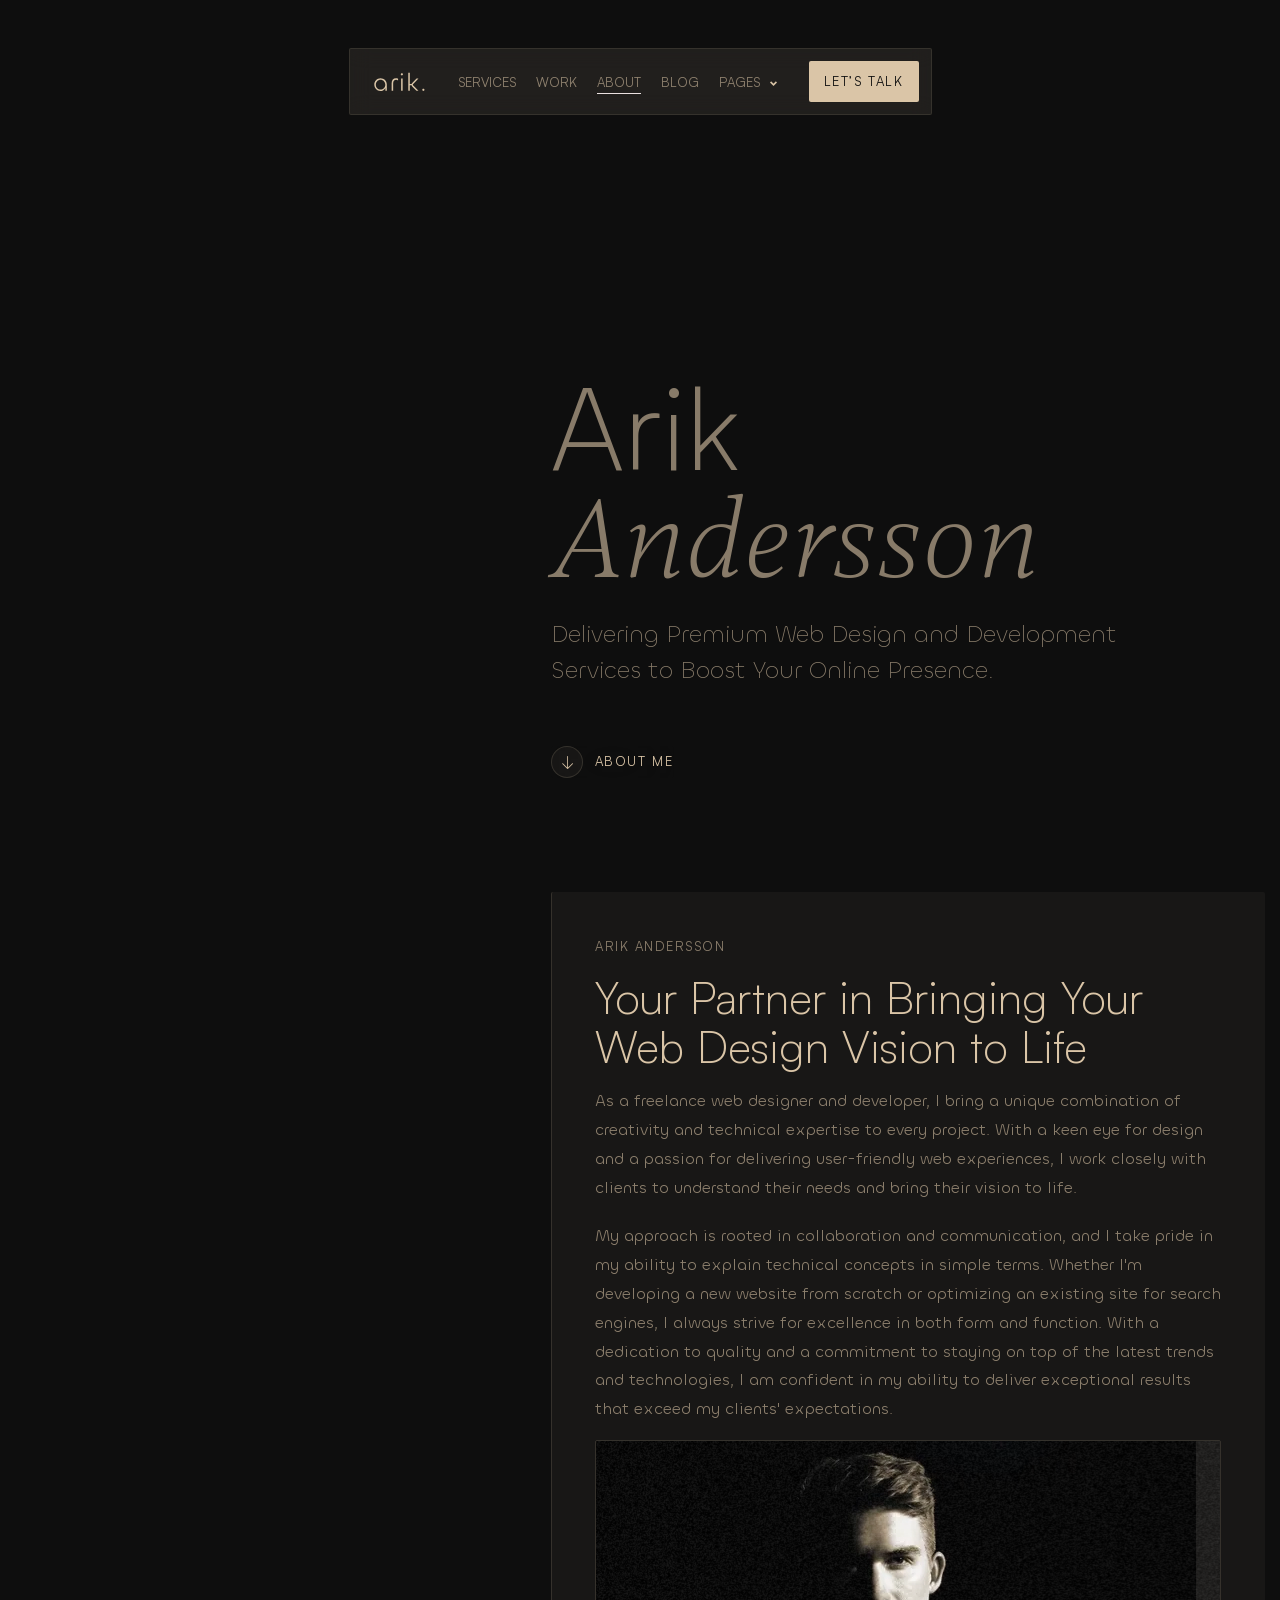
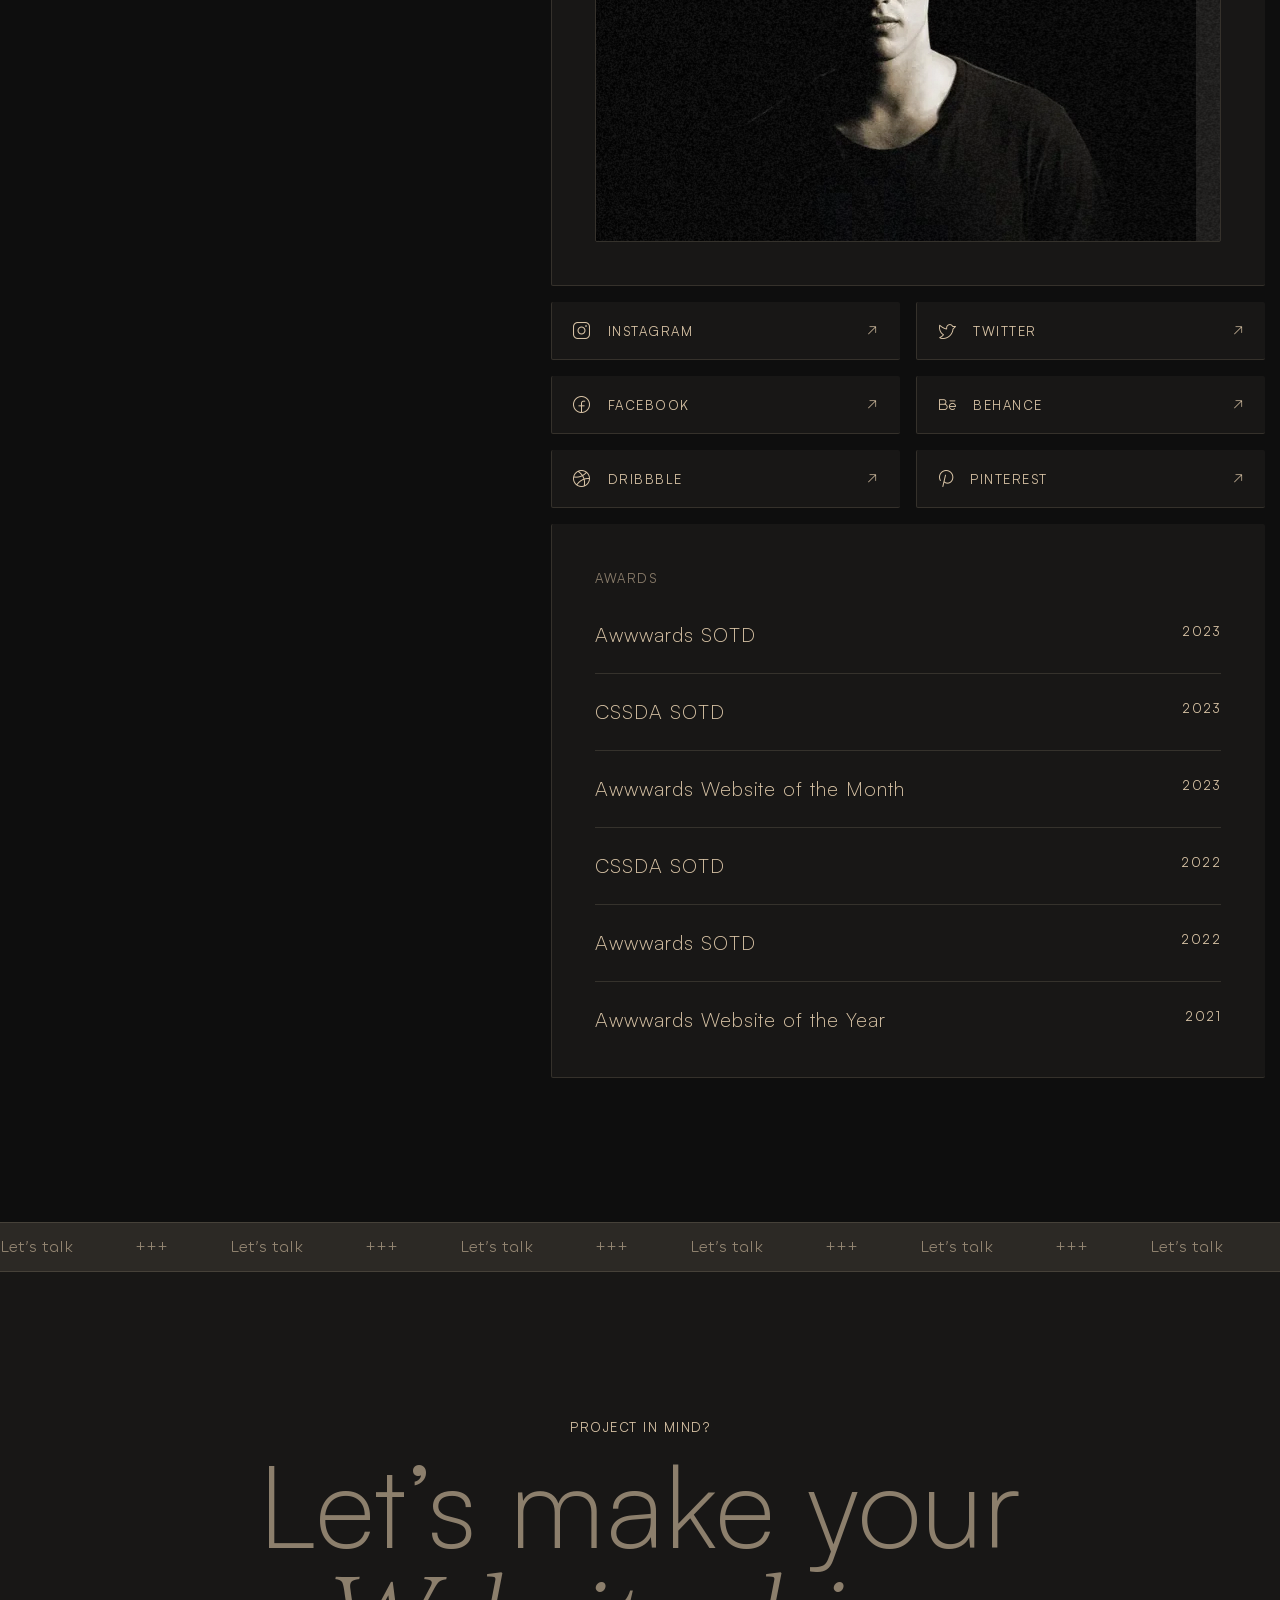
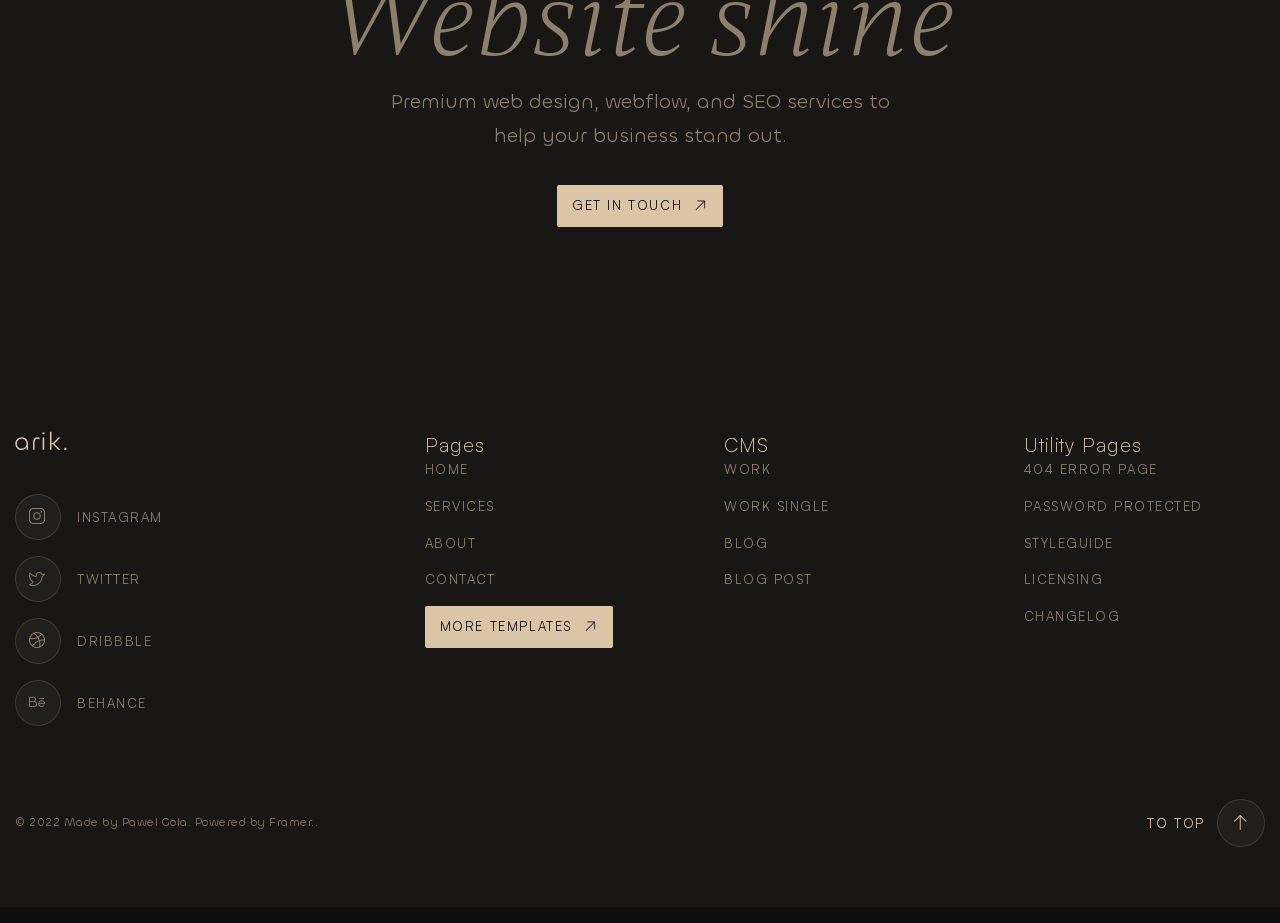
==== commit 93669d38: "Updates" ====
--- a/about.html
+++ b/about.html
@@ -10,15 +10,15 @@
 		<link rel="preload" href="./assets/fonts/Chillax-Light.woff2" as="font" type="font/woff2" crossorigin="anonymous">
 		<link rel="shortcut icon" href="./assets/img/favicon.ico">
 		<title>About</title>
-		<script type="module" crossorigin="" src="./js/about.min.js?v=1793384548884"></script>
-		<link rel="modulepreload" crossorigin="" href="./js/common.min.js?v=1793384548884">
-		<link rel="modulepreload" crossorigin="" href="./js/main.min.js?v=1793384548884">
-		<link rel="modulepreload" crossorigin="" href="./js/blockhead.min.js?v=1793384548884">
-		<link rel="stylesheet" crossorigin="" href="./css/main.min.css?v=1793384548884">
-		<link rel="stylesheet" crossorigin="" href="./css/blockhead.min.css?v=1793384548884">
-		<link rel="stylesheet" crossorigin="" href="./css/about.min.css?v=1793384548884">
-		<link rel="stylesheet" crossorigin="" href="./css/socialblock.min.css?v=1793384548884">
-		<link rel="stylesheet" crossorigin="" href="./css/cardstyle.min.css?v=1793384548884">
+		<script type="module" crossorigin="" src="./js/about.min.js?v=1793394413865"></script>
+		<link rel="modulepreload" crossorigin="" href="./js/common.min.js?v=1793394413865">
+		<link rel="modulepreload" crossorigin="" href="./js/main.min.js?v=1793394413865">
+		<link rel="modulepreload" crossorigin="" href="./js/blockhead.min.js?v=1793394413865">
+		<link rel="stylesheet" crossorigin="" href="./css/main.min.css?v=1793394413865">
+		<link rel="stylesheet" crossorigin="" href="./css/blockhead.min.css?v=1793394413865">
+		<link rel="stylesheet" crossorigin="" href="./css/about.min.css?v=1793394413865">
+		<link rel="stylesheet" crossorigin="" href="./css/socialblock.min.css?v=1793394413865">
+		<link rel="stylesheet" crossorigin="" href="./css/cardstyle.min.css?v=1793394413865">
 	</head>
 	<body>
 		<div class="wrapper">
--- a/css/about.min.css
+++ b/css/about.min.css
@@ -1 +1 @@
-.about__image{translate:0 20%;opacity:0;mix-blend-mode:lighten}.about .--watcher-view.about__image{translate:0 0;opacity:1;transition:translate 1s,opacity 2s}.about__body>*{margin-bottom:1rem}.about__blockhead{translate:0 20%;opacity:0}.about .--watcher-view.about__blockhead{translate:0 0;opacity:1;transition:translate .8s,opacity .8s;transition-delay:.5s}.about__button{translate:0 100%;opacity:0}.about .--watcher-view.about__button{translate:0 0;opacity:1;transition:translate 1s,opacity 1s;transition-delay:.5s}.about :last-child{margin-bottom:0}.arik-about{translate:0 10%;opacity:0}.arik-about>:not(:last-child){margin-bottom:1rem}.arik-about__subtitle{font-family:var(--fontSecondary);font-size:.8125rem;line-height:1.6;letter-spacing:.09375rem;text-transform:uppercase}.arik-about__title{color:var(--textLight);font-family:var(--fontSecondary);font-weight:300;line-height:1.1}.arik-about__text{line-height:1.8}.arik-about__text p:not(:last-child){margin-bottom:1.25rem}.arik-about__picture{position:relative;border:.0625rem solid var(--borderDefault);border-radius:.125rem;overflow:hidden}.arik-about__picture:before{content:"";position:absolute;width:100%;height:100%;top:0;left:0;background:url(../assets/img/selectedworks/noise.webp) 0 0 repeat;z-index:2}.--watcher-view.arik-about{translate:0 0;opacity:1;transition:translate .8s,opacity .8s;transition-delay:.3s}.awards-about{translate:0 10%;opacity:0;font-family:var(--fontSecondary)}.awards-about__title{font-size:.8125rem;line-height:1.6;letter-spacing:.09375rem;text-transform:uppercase;margin-bottom:2rem}.awards-about__table{width:100%;border-collapse:collapse}.awards-about__line td{padding-block:1.5rem;border-bottom:.0625rem solid var(--borderDefault);vertical-align:top}.awards-about__line:first-child td{padding-top:0}.awards-about__line:last-child td{padding-bottom:0;border-bottom:none}.awards-about__item{color:var(--textLight);font-size:1.25rem;font-weight:300;line-height:1.4;letter-spacing:.0625rem}.awards-about__value{color:var(--textLight);font-size:.8125rem;line-height:1.6;letter-spacing:.09375rem;text-transform:uppercase;text-align:right}.--watcher-view.awards-about{translate:0 0;opacity:1;transition:translate .8s,opacity .8s;transition-delay:.5s}@media(max-width:53.125em){.awards-about__item{font-size:1rem}}@media(width<=20em){.about{padding-top:7.5rem;padding-bottom:2.5rem}.about__blockhead{margin-bottom:1.25rem;padding-top:6.25e-8rem}.about__button{margin-bottom:1.875rem}.arik-about__title{font-size:1.5rem}}@media(min-width:40.625em) and (width<=20em){.about__container{gap:.9375rem}.about__image{top:8.75rem}}@media(width>20em) and (width<=89.375em){.about{padding-top:calc(clamp(7.5rem,5.62613rem + 9.36937vw,14rem));padding-bottom:calc(clamp(2.5rem,.33784rem + 10.81081vw,10rem))}.about__blockhead{margin-bottom:calc(clamp(1.25rem,.45721rem + 3.96396vw,4rem));padding-top:calc(clamp(6.25e-8rem,-1.15315rem + 5.76577vw,4rem))}.about__button{margin-bottom:calc(clamp(1.875rem,.10923rem + 8.82883vw,8rem))}.arik-about__title{font-size:calc(clamp(1.5rem,1.06757rem + 2.16216vw,3rem))}}@media(min-width:40.625em){.about__container{display:flex}.about__picture{flex:1 1 32.5rem;position:relative}.about__image{position:sticky}.about__body{flex:1 1 50rem}}@media(min-width:40.625em) and (width>89.375em){.about__container{gap:5rem}.about__image{top:6.25e-8rem}}@media(min-width:40.625em) and (width>20em) and (width<=89.375em){.about__container{gap:calc(clamp(.9375rem,-.23367rem + 5.85586vw,5rem))}.about__image{top:calc(clamp(6.25e-8rem,11.27252rem - 12.61261vw,8.75rem))}}@media(width>89.375em){.about{padding-top:14rem;padding-bottom:10rem}.about__blockhead{margin-bottom:4rem;padding-top:4rem}.about__button{margin-bottom:8rem}.arik-about__title{font-size:3rem}}+.about__image{translate:0 20%;opacity:0;mix-blend-mode:lighten}.about .--watcher-view.about__image{translate:0 0;opacity:1;transition:translate 1s,opacity 2s}.about__body>*{margin-bottom:1rem}.about__blockhead{translate:0 20%;opacity:0}.about .--watcher-view.about__blockhead{translate:0 0;opacity:1;transition:translate .8s,opacity .8s;transition-delay:.5s}.about__button{translate:0 100%;opacity:0}.about .--watcher-view.about__button{translate:0 0;opacity:1;transition:translate 1s,opacity 1s;transition-delay:.5s}.about :last-child{margin-bottom:0}.arik-about{translate:0 10%;opacity:0}.arik-about>:not(:last-child){margin-bottom:1rem}.arik-about__subtitle{font-family:var(--fontSecondary);font-size:.8125rem;line-height:1.6;letter-spacing:.09375rem;text-transform:uppercase}.arik-about__title{color:var(--textLight);font-family:var(--fontSecondary);font-weight:300;line-height:1.1}.arik-about__text{line-height:1.8}.arik-about__text p:not(:last-child){margin-bottom:1.25rem}.arik-about__picture{position:relative;border:.0625rem solid var(--borderDefault);border-radius:.125rem;overflow:hidden}.arik-about__picture:before{content:"";position:absolute;width:100%;height:100%;top:0;left:0;background:url(../assets/img/selectedworks/noise.webp) 0 0 repeat;z-index:2}.--watcher-view.arik-about{translate:0 0;opacity:1;transition:translate .8s,opacity .8s;transition-delay:.3s}.awards-about{translate:0 10%;opacity:0;font-family:var(--fontSecondary)}.awards-about__title{font-size:.8125rem;line-height:1.6;letter-spacing:.09375rem;text-transform:uppercase;margin-bottom:2rem}.awards-about__table{width:100%;border-collapse:collapse}.awards-about__line td{padding-block:1.5rem;border-bottom:.0625rem solid var(--borderDefault);vertical-align:top}.awards-about__line:first-child td{padding-top:0}.awards-about__line:last-child td{padding-bottom:0;border-bottom:none}.awards-about__item{color:var(--textLight);font-size:1.25rem;font-weight:300;line-height:1.4;letter-spacing:.0625rem}.awards-about__value{color:var(--textLight);font-size:.8125rem;line-height:1.6;letter-spacing:.09375rem;text-transform:uppercase;text-align:right}.--watcher-view.awards-about{translate:0 0;opacity:1;transition:translate .8s,opacity .8s;transition-delay:.5s}@media(max-width:53.125em){.awards-about__item{font-size:1rem}}@media(width<=20em){.about{padding-top:1.875rem;padding-bottom:2.5rem}.about__blockhead{margin-bottom:1.25rem;padding-top:6.25e-8rem}.about__button{margin-bottom:1.875rem}.arik-about__title{font-size:1.5rem}}@media(min-width:40.625em) and (width<=20em){.about__container{gap:.9375rem}.about__image{top:8.75rem}}@media(width>20em) and (width<=89.375em){.about{padding-top:calc(clamp(1.875rem,-1.6205rem + 17.47748vw,14rem));padding-bottom:calc(clamp(2.5rem,.33784rem + 10.81081vw,10rem))}.about__blockhead{margin-bottom:calc(clamp(1.25rem,.45721rem + 3.96396vw,4rem));padding-top:calc(clamp(6.25e-8rem,-1.15315rem + 5.76577vw,4rem))}.about__button{margin-bottom:calc(clamp(1.875rem,.10923rem + 8.82883vw,8rem))}.arik-about__title{font-size:calc(clamp(1.5rem,1.06757rem + 2.16216vw,3rem))}}@media(min-width:40.625em){.about__container{display:flex}.about__picture{flex:1 1 32.5rem;position:relative}.about__image{position:sticky}.about__body{flex:1 1 50rem}}@media(min-width:40.625em) and (width>89.375em){.about__container{gap:5rem}.about__image{top:6.25e-8rem}}@media(min-width:40.625em) and (width>20em) and (width<=89.375em){.about__container{gap:calc(clamp(.9375rem,-.23367rem + 5.85586vw,5rem))}.about__image{top:calc(clamp(6.25e-8rem,11.27252rem - 12.61261vw,8.75rem))}}@media(width>89.375em){.about{padding-top:14rem;padding-bottom:10rem}.about__blockhead{margin-bottom:4rem;padding-top:4rem}.about__button{margin-bottom:8rem}.arik-about__title{font-size:3rem}}
